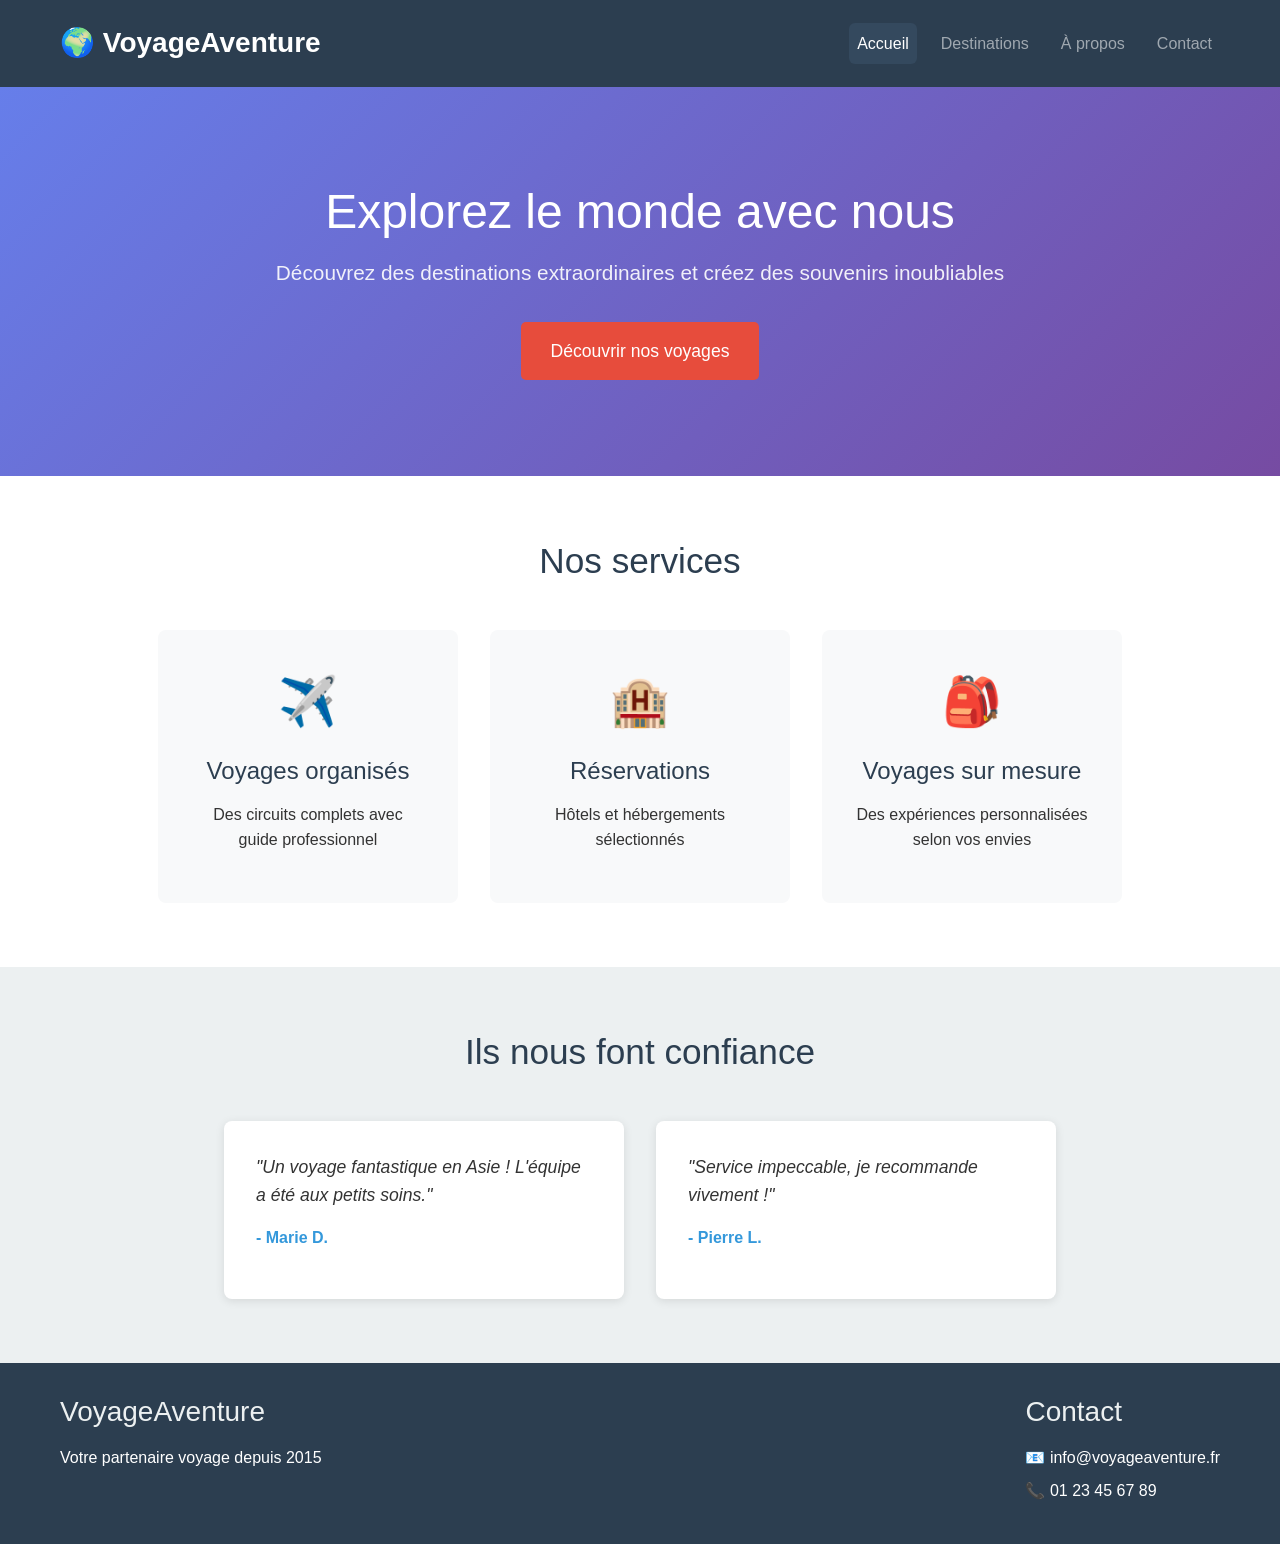
==== index.html @ 2b2ccb5c "feat: navbar bootstrap responsive avec collapse et lien actif par page" ====
<!DOCTYPE html>
<html lang="fr">
<head>
    <meta charset="UTF-8">
    <meta name="viewport" content="width=device-width, initial-scale=1.0">
    <title>VoyageAventure - Accueil</title>
    <link href="https://cdn.jsdelivr.net/npm/bootstrap@5.3.3/dist/css/bootstrap.min.css" rel="stylesheet"
          integrity="sha384-QWTKZyjpPEjISv5WaRU9OFeRpok6YctnYmDr5pNlyT2bRjXh0JMhjY6hW+ALEwIH" crossorigin="anonymous">
    <!-- Temporaire : à délier lors de la migration de chaque page -->
    <link rel="stylesheet" href="css/styles.css">
    <link rel="stylesheet" href="css/custom.css">
</head>
<body>
    <header class="sticky-top">
        <nav class="navbar navbar-expand-md bg-dark py-3" data-bs-theme="dark">
            <div class="container">
                <a class="navbar-brand fs-3 fw-bold" href="index.html">🌍 VoyageAventure</a>
                <button class="navbar-toggler" type="button" data-bs-toggle="collapse" data-bs-target="#navbar-principale"
                        aria-controls="navbar-principale" aria-expanded="false" aria-label="Afficher la navigation">
                    <span class="navbar-toggler-icon"></span>
                </button>
                <div class="collapse navbar-collapse" id="navbar-principale">
                    <ul class="navbar-nav ms-auto gap-md-3 mt-3 mt-md-0">
                        <li class="nav-item"><a class="nav-link active" aria-current="page" href="index.html">Accueil</a></li>
                        <li class="nav-item"><a class="nav-link" href="destinations.html">Destinations</a></li>
                        <li class="nav-item"><a class="nav-link" href="apropos.html">À propos</a></li>
                        <li class="nav-item"><a class="nav-link" href="contact.html">Contact</a></li>
                    </ul>
                </div>
            </div>
        </nav>
    </header>

    <section class="hero">
        <div class="container">
            <div class="hero-content">
                <h2 class="hero-title">Explorez le monde avec nous</h2>
                <p class="hero-subtitle">Découvrez des destinations extraordinaires et créez des souvenirs inoubliables</p>
                <button class="cta-button">Découvrir nos voyages</button>
            </div>
        </div>
    </section>

    <section class="services">
        <div class="container">
            <h2 class="section-title">Nos services</h2>
            <div class="services-grid">
                <div class="service-card">
                    <div class="service-icon">✈️</div>
                    <h3 class="service-title">Voyages organisés</h3>
                    <p class="service-description">Des circuits complets avec guide professionnel</p>
                </div>
                <div class="service-card">
                    <div class="service-icon">🏨</div>
                    <h3 class="service-title">Réservations</h3>
                    <p class="service-description">Hôtels et hébergements sélectionnés</p>
                </div>
                <div class="service-card">
                    <div class="service-icon">🎒</div>
                    <h3 class="service-title">Voyages sur mesure</h3>
                    <p class="service-description">Des expériences personnalisées selon vos envies</p>
                </div>
            </div>
        </div>
    </section>

    <section class="testimonials">
        <div class="container">
            <h2 class="section-title">Ils nous font confiance</h2>
            <div class="testimonials-grid">
                <div class="testimonial-card">
                    <p class="testimonial-text">"Un voyage fantastique en Asie ! L'équipe a été aux petits soins."</p>
                    <p class="testimonial-author">- Marie D.</p>
                </div>
                <div class="testimonial-card">
                    <p class="testimonial-text">"Service impeccable, je recommande vivement !"</p>
                    <p class="testimonial-author">- Pierre L.</p>
                </div>
            </div>
        </div>
    </section>

    <footer class="site-footer">
        <div class="container">
            <div class="footer-content">
                <div class="footer-section">
                    <h3>VoyageAventure</h3>
                    <p>Votre partenaire voyage depuis 2015</p>
                </div>
                <div class="footer-section">
                    <h3>Contact</h3>
                    <p>📧 info@voyageaventure.fr</p>
                    <p>📞 01 23 45 67 89</p>
                </div>
            </div>
        </div>
    </footer>

    <script src="https://cdn.jsdelivr.net/npm/bootstrap@5.3.3/dist/js/bootstrap.bundle.min.js"
            integrity="sha384-YvpcrYf0tY3lHB60NNkmXc5s9fDVZLESaAA55NDzOxhy9GkcIdslK1eN7N6jIeHz" crossorigin="anonymous"></script>
</body>
</html>
---- css/styles.css ----
/* Reset et base */
* {
    margin: 0;
    padding: 0;
    box-sizing: border-box;
}

body {
    font-family: 'Arial', sans-serif;
    line-height: 1.6;
    color: #333;
    background-color: #f8f9fa;
}

.container {
    max-width: 1200px;
    margin: 0 auto;
    padding: 0 20px;
}

/* Hero section (accueil) */
.hero {
    background: linear-gradient(135deg, #667eea 0%, #764ba2 100%);
    color: white;
    padding: 6rem 0;
    text-align: center;
}

.hero-title {
    font-size: 3rem;
    margin-bottom: 1rem;
}

.hero-subtitle {
    font-size: 1.3rem;
    margin-bottom: 2rem;
    opacity: 0.9;
}

.cta-button {
    background-color: #e74c3c;
    color: white;
    border: none;
    padding: 15px 30px;
    font-size: 1.1rem;
    border-radius: 5px;
    cursor: pointer;
    transition: background-color 0.3s;
}

.cta-button:hover {
    background-color: #c0392b;
}

/* Page headers */
.page-header {
    background-color: #34495e;
    color: white;
    padding: 3rem 0;
    text-align: center;
}

.page-title {
    font-size: 2.5rem;
    margin-bottom: 0.5rem;
}

.page-subtitle {
    font-size: 1.2rem;
    opacity: 0.8;
}

/* Sections communes */
.section-title {
    text-align: center;
    font-size: 2.2rem;
    margin-bottom: 3rem;
    color: #2c3e50;
}

/* Services (accueil) */
.services {
    padding: 4rem 0;
    background-color: white;
}

.services-grid {
    display: flex;
    gap: 2rem;
    justify-content: center;
    flex-wrap: wrap;
}

.service-card {
    background-color: #f8f9fa;
    padding: 2rem;
    border-radius: 8px;
    text-align: center;
    width: 300px;
    border: 2px solid transparent;
    transition: all 0.3s;
}

.service-card:hover {
    border-color: #3498db;
    transform: translateY(-5px);
}

.service-icon {
    font-size: 3rem;
    margin-bottom: 1rem;
}

.service-title {
    font-size: 1.5rem;
    margin-bottom: 1rem;
    color: #2c3e50;
}

/* Témoignages */
.testimonials {
    padding: 4rem 0;
    background-color: #ecf0f1;
}

.testimonials-grid {
    display: flex;
    gap: 2rem;
    justify-content: center;
    flex-wrap: wrap;
}

.testimonial-card {
    background-color: white;
    padding: 2rem;
    border-radius: 8px;
    width: 400px;
    box-shadow: 0 2px 10px rgba(0,0,0,0.1);
}

.testimonial-text {
    font-style: italic;
    margin-bottom: 1rem;
    font-size: 1.1rem;
}

.testimonial-author {
    font-weight: bold;
    color: #3498db;
}

/* Destinations */
.destinations {
    padding: 4rem 0;
}

.filters {
    text-align: center;
    margin-bottom: 3rem;
}

.filter-buttons {
    display: flex;
    gap: 1rem;
    justify-content: center;
    margin-top: 1rem;
    flex-wrap: wrap;
}

.filter-btn {
    background-color: #ecf0f1;
    border: none;
    padding: 0.5rem 1rem;
    border-radius: 20px;
    cursor: pointer;
    transition: all 0.3s;
}

.filter-btn.active,
.filter-btn:hover {
    background-color: #3498db;
    color: white;
}

.destinations-grid {
    display: grid;
    grid-template-columns: repeat(auto-fit, minmax(300px, 1fr));
    gap: 2rem;
}

.destination-card {
    background-color: white;
    border-radius: 8px;
    overflow: hidden;
    box-shadow: 0 4px 15px rgba(0,0,0,0.1);
    transition: transform 0.3s;
}

.destination-card:hover {
    transform: translateY(-5px);
}

.destination-image {
    font-size: 4rem;
    text-align: center;
    padding: 2rem;
    background-color: #f8f9fa;
}

.destination-content {
    padding: 1.5rem;
}

.destination-title {
    font-size: 1.5rem;
    margin-bottom: 0.5rem;
    color: #2c3e50;
}

.destination-description {
    color: #7f8c8d;
    margin-bottom: 1rem;
}

.destination-details {
    display: flex;
    justify-content: space-between;
    margin-bottom: 1rem;
}

.duration {
    color: #95a5a6;
}

.price {
    font-weight: bold;
    color: #e74c3c;
}

.destination-btn {
    background-color: #3498db;
    color: white;
    border: none;
    padding: 0.5rem 1rem;
    border-radius: 4px;
    cursor: pointer;
    transition: background-color 0.3s;
}

.destination-btn:hover {
    background-color: #2980b9;
}

/* Contact */
.contact-section {
    padding: 4rem 0;
}

.contact-content {
    display: grid;
    grid-template-columns: 1fr 1fr;
    gap: 4rem;
}

.contact-info h2 {
    margin-bottom: 2rem;
    color: #2c3e50;
}

.contact-item {
    display: flex;
    align-items: flex-start;
    margin-bottom: 2rem;
}

.contact-icon {
    font-size: 1.5rem;
    margin-right: 1rem;
    margin-top: 0.25rem;
}

.contact-details h3 {
    margin-bottom: 0.5rem;
    color: #2c3e50;
}

.contact-form-container {
    background-color: white;
    padding: 2rem;
    border-radius: 8px;
    box-shadow: 0 4px 15px rgba(0,0,0,0.1);
}

.contact-form-container h2 {
    margin-bottom: 2rem;
    color: #2c3e50;
}

.form-group {
    margin-bottom: 1.5rem;
}

.form-group label {
    display: block;
    margin-bottom: 0.5rem;
    font-weight: bold;
    color: #2c3e50;
}

.form-group input,
.form-group select,
.form-group textarea {
    width: 100%;
    padding: 0.75rem;
    border: 1px solid #ddd;
    border-radius: 4px;
    font-size: 1rem;
    transition: border-color 0.3s;
}

.form-group input:focus,
.form-group select:focus,
.form-group textarea:focus {
    outline: none;
    border-color: #3498db;
}

.checkbox-label {
    display: flex !important;
    align-items: center;
    font-weight: normal !important;
}

.checkbox-label input {
    width: auto !important;
    margin-right: 0.5rem;
}

.submit-button {
    background-color: #27ae60;
    color: white;
    border: none;
    padding: 12px 30px;
    border-radius: 4px;
    cursor: pointer;
    font-size: 1rem;
    transition: background-color 0.3s;
}

.submit-button:hover {
    background-color: #219a52;
}

/* À propos */
.about-story {
    padding: 4rem 0;
    background-color: white;
}

.story-content {
    display: flex;
    align-items: center;
    gap: 4rem;
}

.story-text {
    flex: 1;
}

.story-text h2 {
    font-size: 2rem;
    margin-bottom: 1.5rem;
    color: #2c3e50;
}

.story-text p {
    font-size: 1.1rem;
    margin-bottom: 1rem;
    line-height: 1.7;
}

.story-image {
    font-size: 8rem;
    opacity: 0.3;
}

.values {
    padding: 4rem 0;
    background-color: #f8f9fa;
}

.values-grid {
    display: grid;
    grid-template-columns: repeat(auto-fit, minmax(250px, 1fr));
    gap: 2rem;
}

.value-card {
    background-color: white;
    padding: 2rem;
    border-radius: 8px;
    text-align: center;
    box-shadow: 0 2px 10px rgba(0,0,0,0.1);
}

.value-icon {
    font-size: 3rem;
    margin-bottom: 1rem;
}

.value-card h3 {
    margin-bottom: 1rem;
    color: #2c3e50;
}

.team {
    padding: 4rem 0;
    background-color: white;
}

.team-grid {
    display: grid;
    grid-template-columns: repeat(auto-fit, minmax(250px, 1fr));
    gap: 2rem;
}

.team-member {
    text-align: center;
    padding: 2rem;
}

.member-photo {
    font-size: 4rem;
    margin-bottom: 1rem;
}

.member-name {
    font-size: 1.3rem;
    margin-bottom: 0.5rem;
    color: #2c3e50;
}

.member-role {
    color: #3498db;
    font-weight: bold;
    margin-bottom: 0.5rem;
}

.member-description {
    color: #7f8c8d;
}

.stats {
    padding: 4rem 0;
    background-color: #2c3e50;
    color: white;
}

.stats .section-title {
    color: white;
}

.stats-grid {
    display: grid;
    grid-template-columns: repeat(auto-fit, minmax(200px, 1fr));
    gap: 2rem;
}

.stat-item {
    text-align: center;
}

.stat-number {
    font-size: 3rem;
    font-weight: bold;
    color: #3498db;
    margin-bottom: 0.5rem;
}

.stat-label {
    font-size: 1.1rem;
    opacity: 0.9;
}

/* Footer global */
.site-footer {
    background-color: #2c3e50;
    color: white;
    padding: 2rem 0;
}

.footer-content {
    display: flex;
    justify-content: space-between;
    gap: 2rem;
}

.footer-section h3 {
    margin-bottom: 1rem;
    color: #ecf0f1;
}

.footer-section p {
    margin-bottom: 0.5rem;
}

/* Responsive */
@media (max-width: 768px) {
    .hero-title {
        font-size: 2rem;
    }

    .services-grid,
    .testimonials-grid {
        flex-direction: column;
        align-items: center;
    }

    .contact-content {
        grid-template-columns: 1fr;
        gap: 2rem;
    }

    .story-content {
        flex-direction: column;
        text-align: center;
    }

    .footer-content {
        flex-direction: column;
    }

    .filter-buttons {
        flex-direction: column;
        align-items: center;
    }
}
---- css/custom.css ----
/* ========== Variables (palette VoyageAventure) ========== */
:root {
    --va-dark: #2c3e50;
    --va-dark-alt: #34495e;
    --va-primary: #3498db;
    --va-primary-hover: #2980b9;
    --va-danger: #e74c3c;
    --va-danger-hover: #c0392b;
    --va-success: #27ae60;
    --va-success-hover: #219a52;

    /* Surcharge Bootstrap : utilitaires text-*, bg-*, border-*, liens */
    --bs-primary: var(--va-primary);
    --bs-primary-rgb: 52, 152, 219;
    --bs-danger: var(--va-danger);
    --bs-danger-rgb: 231, 76, 60;
    --bs-success: var(--va-success);
    --bs-success-rgb: 39, 174, 96;
    --bs-dark: var(--va-dark);
    --bs-dark-rgb: 44, 62, 80;
    --bs-link-color: var(--va-primary);
    --bs-link-color-rgb: 52, 152, 219;
    --bs-link-hover-color: var(--va-primary-hover);
    --bs-link-hover-color-rgb: 41, 128, 185;
}

/* Surcharge Bootstrap : boutons (couleurs compilées, non liées à --bs-primary) */
.btn-primary,
.btn-danger,
.btn-success {
    --bs-btn-border-color: var(--bs-btn-bg);
    --bs-btn-hover-border-color: var(--bs-btn-hover-bg);
    --bs-btn-active-bg: var(--bs-btn-hover-bg);
    --bs-btn-active-border-color: var(--bs-btn-hover-bg);
}
.btn-primary { --bs-btn-bg: var(--va-primary); --bs-btn-hover-bg: var(--va-primary-hover); --bs-btn-focus-shadow-rgb: 52, 152, 219; }
.btn-danger { --bs-btn-bg: var(--va-danger); --bs-btn-hover-bg: var(--va-danger-hover); --bs-btn-focus-shadow-rgb: 231, 76, 60; }
.btn-success { --bs-btn-bg: var(--va-success); --bs-btn-hover-bg: var(--va-success-hover); --bs-btn-focus-shadow-rgb: 39, 174, 96; }

.btn-outline-primary {
    --bs-btn-color: var(--va-primary);
    --bs-btn-border-color: var(--va-primary);
    --bs-btn-hover-bg: var(--va-primary);
    --bs-btn-hover-border-color: var(--va-primary);
    --bs-btn-active-bg: var(--va-primary);
    --bs-btn-active-border-color: var(--va-primary);
    --bs-btn-focus-shadow-rgb: 52, 152, 219;
}

/* ========== Commun : header (A) / footer (B) ========== */
.navbar .nav-link {
    padding-inline: 1rem;
    border-radius: var(--bs-border-radius);
    transition: background-color 0.3s;
}
.navbar .nav-link:hover,
.navbar .nav-link.active {
    background-color: var(--va-dark-alt);
}

/* ========== Accueil (A) — max 50 lignes ========== */

/* ========== À propos (A) — max 50 lignes ========== */

/* ========== Destinations (B) — max 50 lignes ========== */

/* ========== Contact (B) — max 50 lignes ========== */
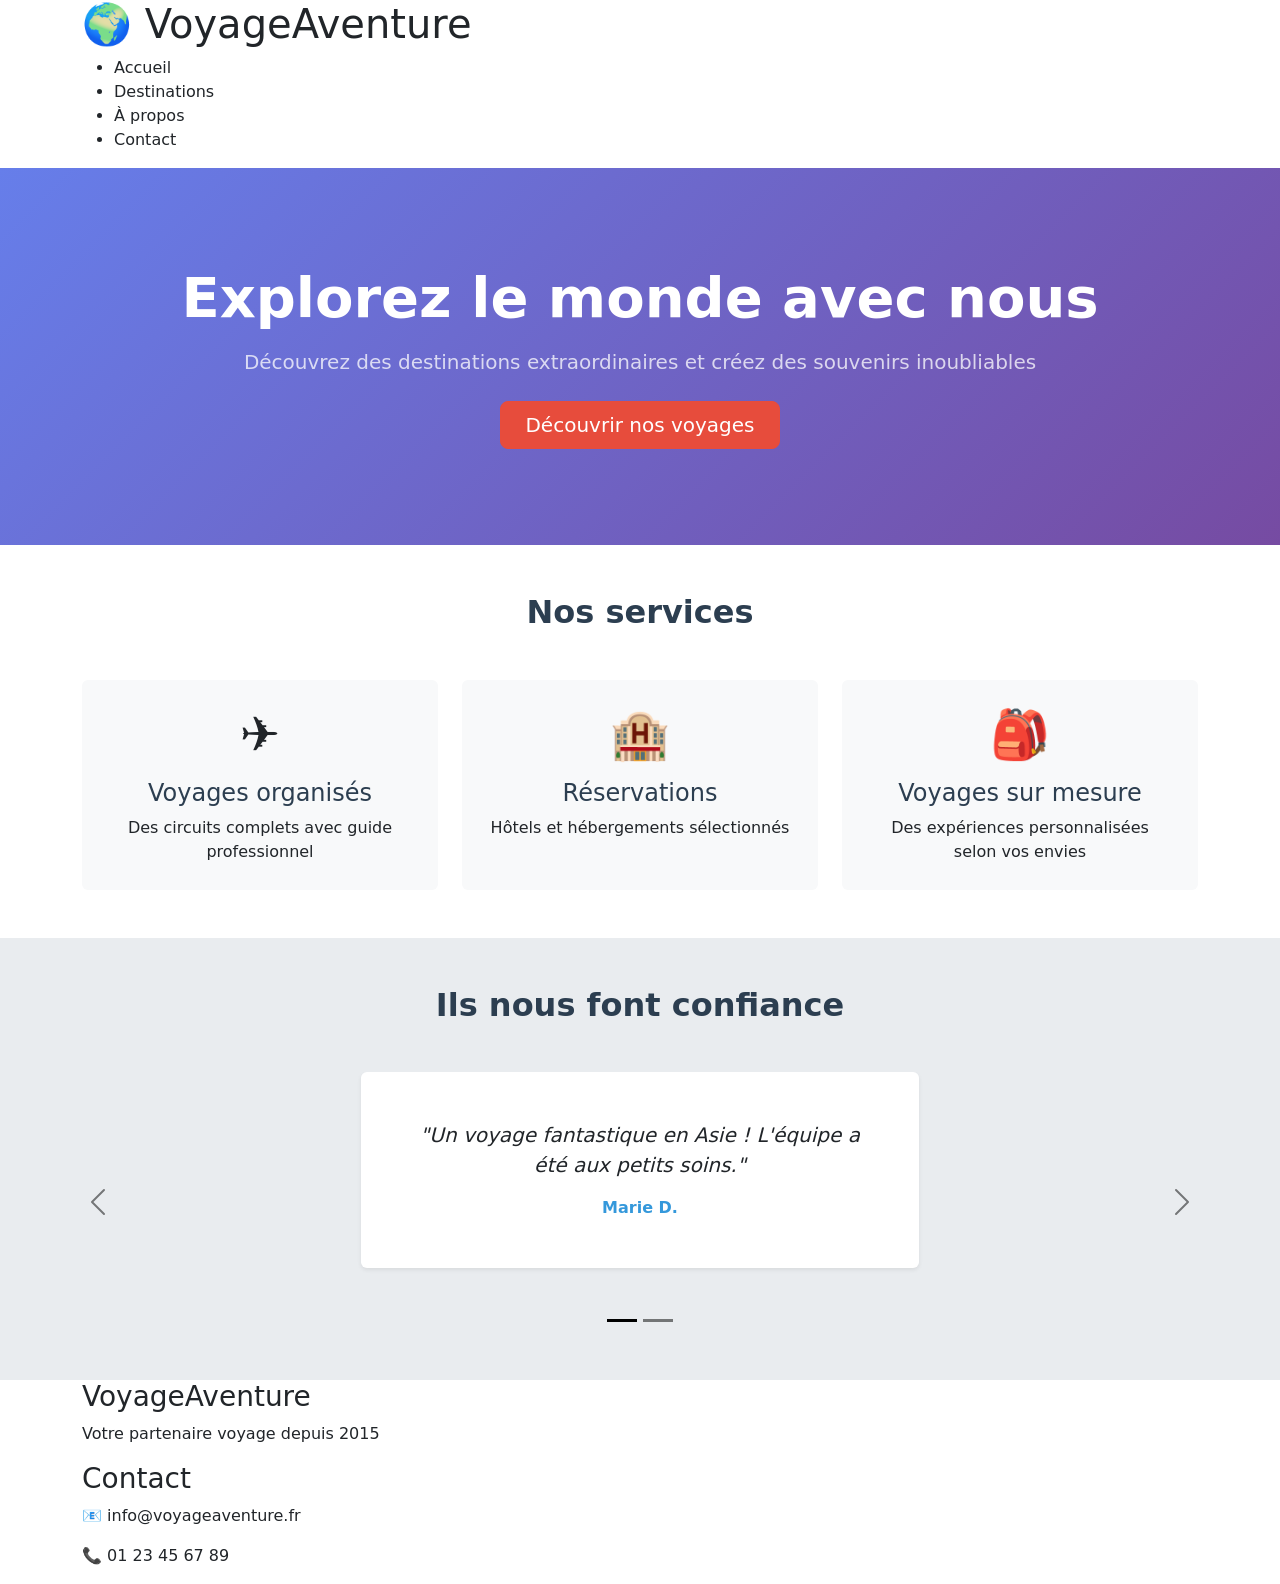
==== commit 6ae67b34: "feat: migration de la page accueil vers bootstrap (hero, cards services, carousel témoignages)" ====
--- a/index.html
+++ b/index.html
@@ -6,76 +6,102 @@
     <title>VoyageAventure - Accueil</title>
     <link href="https://cdn.jsdelivr.net/npm/bootstrap@5.3.3/dist/css/bootstrap.min.css" rel="stylesheet"
           integrity="sha384-QWTKZyjpPEjISv5WaRU9OFeRpok6YctnYmDr5pNlyT2bRjXh0JMhjY6hW+ALEwIH" crossorigin="anonymous">
-    <!-- Temporaire : à délier lors de la migration de chaque page -->
-    <link rel="stylesheet" href="css/styles.css">
     <link rel="stylesheet" href="css/custom.css">
 </head>
 <body>
-    <header class="sticky-top">
-        <nav class="navbar navbar-expand-md bg-dark py-3" data-bs-theme="dark">
-            <div class="container">
-                <a class="navbar-brand fs-3 fw-bold" href="index.html">🌍 VoyageAventure</a>
-                <button class="navbar-toggler" type="button" data-bs-toggle="collapse" data-bs-target="#navbar-principale"
-                        aria-controls="navbar-principale" aria-expanded="false" aria-label="Afficher la navigation">
-                    <span class="navbar-toggler-icon"></span>
-                </button>
-                <div class="collapse navbar-collapse" id="navbar-principale">
-                    <ul class="navbar-nav ms-auto gap-md-3 mt-3 mt-md-0">
-                        <li class="nav-item"><a class="nav-link active" aria-current="page" href="index.html">Accueil</a></li>
-                        <li class="nav-item"><a class="nav-link" href="destinations.html">Destinations</a></li>
-                        <li class="nav-item"><a class="nav-link" href="apropos.html">À propos</a></li>
-                        <li class="nav-item"><a class="nav-link" href="contact.html">Contact</a></li>
-                    </ul>
-                </div>
-            </div>
-        </nav>
+    <header class="site-header">
+        <div class="container">
+            <h1 class="logo">🌍 VoyageAventure</h1>
+            <nav class="main-nav">
+                <ul class="nav-list">
+                    <li><a href="index.html" class="nav-link active">Accueil</a></li>
+                    <li><a href="destinations.html" class="nav-link">Destinations</a></li>
+                    <li><a href="apropos.html" class="nav-link">À propos</a></li>
+                    <li><a href="contact.html" class="nav-link">Contact</a></li>
+                </ul>
+            </nav>
+        </div>
     </header>
 
-    <section class="hero">
-        <div class="container">
-            <div class="hero-content">
-                <h2 class="hero-title">Explorez le monde avec nous</h2>
-                <p class="hero-subtitle">Découvrez des destinations extraordinaires et créez des souvenirs inoubliables</p>
-                <button class="cta-button">Découvrir nos voyages</button>
-            </div>
+    <section class="hero text-white text-center py-5">
+        <div class="container py-md-5">
+            <h1 class="display-4 fw-bold mb-3">Explorez le monde avec nous</h1>
+            <p class="lead mb-4 opacity-75">Découvrez des destinations extraordinaires et créez des souvenirs inoubliables</p>
+            <a href="destinations.html" class="btn btn-danger btn-lg px-4">Découvrir nos voyages</a>
         </div>
     </section>
 
-    <section class="services">
+    <section class="bg-white py-5">
         <div class="container">
-            <h2 class="section-title">Nos services</h2>
-            <div class="services-grid">
-                <div class="service-card">
-                    <div class="service-icon">✈️</div>
-                    <h3 class="service-title">Voyages organisés</h3>
-                    <p class="service-description">Des circuits complets avec guide professionnel</p>
+            <h2 class="text-center text-dark fw-bold mb-5">Nos services</h2>
+            <div class="row row-cols-1 row-cols-md-3 g-4">
+                <div class="col">
+                    <div class="card service-card h-100 text-center bg-body-tertiary border-2">
+                        <div class="card-body p-4">
+                            <div class="display-5 mb-3">✈️</div>
+                            <h3 class="card-title h4 text-dark">Voyages organisés</h3>
+                            <p class="card-text">Des circuits complets avec guide professionnel</p>
+                        </div>
+                    </div>
                 </div>
-                <div class="service-card">
-                    <div class="service-icon">🏨</div>
-                    <h3 class="service-title">Réservations</h3>
-                    <p class="service-description">Hôtels et hébergements sélectionnés</p>
+                <div class="col">
+                    <div class="card service-card h-100 text-center bg-body-tertiary border-2">
+                        <div class="card-body p-4">
+                            <div class="display-5 mb-3">🏨</div>
+                            <h3 class="card-title h4 text-dark">Réservations</h3>
+                            <p class="card-text">Hôtels et hébergements sélectionnés</p>
+                        </div>
+                    </div>
                 </div>
-                <div class="service-card">
-                    <div class="service-icon">🎒</div>
-                    <h3 class="service-title">Voyages sur mesure</h3>
-                    <p class="service-description">Des expériences personnalisées selon vos envies</p>
+                <div class="col">
+                    <div class="card service-card h-100 text-center bg-body-tertiary border-2">
+                        <div class="card-body p-4">
+                            <div class="display-5 mb-3">🎒</div>
+                            <h3 class="card-title h4 text-dark">Voyages sur mesure</h3>
+                            <p class="card-text">Des expériences personnalisées selon vos envies</p>
+                        </div>
+                    </div>
                 </div>
             </div>
         </div>
     </section>
 
-    <section class="testimonials">
+    <section class="bg-body-secondary py-5">
         <div class="container">
-            <h2 class="section-title">Ils nous font confiance</h2>
-            <div class="testimonials-grid">
-                <div class="testimonial-card">
-                    <p class="testimonial-text">"Un voyage fantastique en Asie ! L'équipe a été aux petits soins."</p>
-                    <p class="testimonial-author">- Marie D.</p>
+            <h2 class="text-center text-dark fw-bold mb-5">Ils nous font confiance</h2>
+            <div id="carousel-temoignages" class="carousel slide pb-5" data-bs-ride="carousel" data-bs-theme="dark">
+                <div class="carousel-indicators mb-0">
+                    <button type="button" data-bs-target="#carousel-temoignages" data-bs-slide-to="0" class="active"
+                            aria-current="true" aria-label="Témoignage 1"></button>
+                    <button type="button" data-bs-target="#carousel-temoignages" data-bs-slide-to="1"
+                            aria-label="Témoignage 2"></button>
                 </div>
-                <div class="testimonial-card">
-                    <p class="testimonial-text">"Service impeccable, je recommande vivement !"</p>
-                    <p class="testimonial-author">- Pierre L.</p>
+                <div class="carousel-inner">
+                    <div class="carousel-item active">
+                        <figure class="col-10 col-md-8 col-lg-6 mx-auto text-center bg-white rounded shadow-sm p-4 p-md-5">
+                            <blockquote class="blockquote fst-italic">
+                                <p>"Un voyage fantastique en Asie ! L'équipe a été aux petits soins."</p>
+                            </blockquote>
+                            <figcaption class="fw-bold text-primary mb-0">Marie D.</figcaption>
+                        </figure>
+                    </div>
+                    <div class="carousel-item">
+                        <figure class="col-10 col-md-8 col-lg-6 mx-auto text-center bg-white rounded shadow-sm p-4 p-md-5">
+                            <blockquote class="blockquote fst-italic">
+                                <p>"Service impeccable, je recommande vivement !"</p>
+                            </blockquote>
+                            <figcaption class="fw-bold text-primary mb-0">Pierre L.</figcaption>
+                        </figure>
+                    </div>
                 </div>
+                <button class="carousel-control-prev w-auto" type="button" data-bs-target="#carousel-temoignages" data-bs-slide="prev">
+                    <span class="carousel-control-prev-icon" aria-hidden="true"></span>
+                    <span class="visually-hidden">Précédent</span>
+                </button>
+                <button class="carousel-control-next w-auto" type="button" data-bs-target="#carousel-temoignages" data-bs-slide="next">
+                    <span class="carousel-control-next-icon" aria-hidden="true"></span>
+                    <span class="visually-hidden">Suivant</span>
+                </button>
             </div>
         </div>
     </section>
--- a/css/custom.css
+++ b/css/custom.css
@@ -48,17 +48,19 @@
 }
 
 /* ========== Commun : header (A) / footer (B) ========== */
-.navbar .nav-link {
-    padding-inline: 1rem;
-    border-radius: var(--bs-border-radius);
-    transition: background-color 0.3s;
-}
-.navbar .nav-link:hover,
-.navbar .nav-link.active {
-    background-color: var(--va-dark-alt);
-}
 
 /* ========== Accueil (A) — max 50 lignes ========== */
+.hero {
+    background: linear-gradient(135deg, #667eea 0%, #764ba2 100%);
+}
+.service-card {
+    border-color: transparent;
+    transition: border-color 0.3s, transform 0.3s;
+}
+.service-card:hover {
+    border-color: var(--va-primary);
+    transform: translateY(-5px);
+}
 
 /* ========== À propos (A) — max 50 lignes ========== */
 
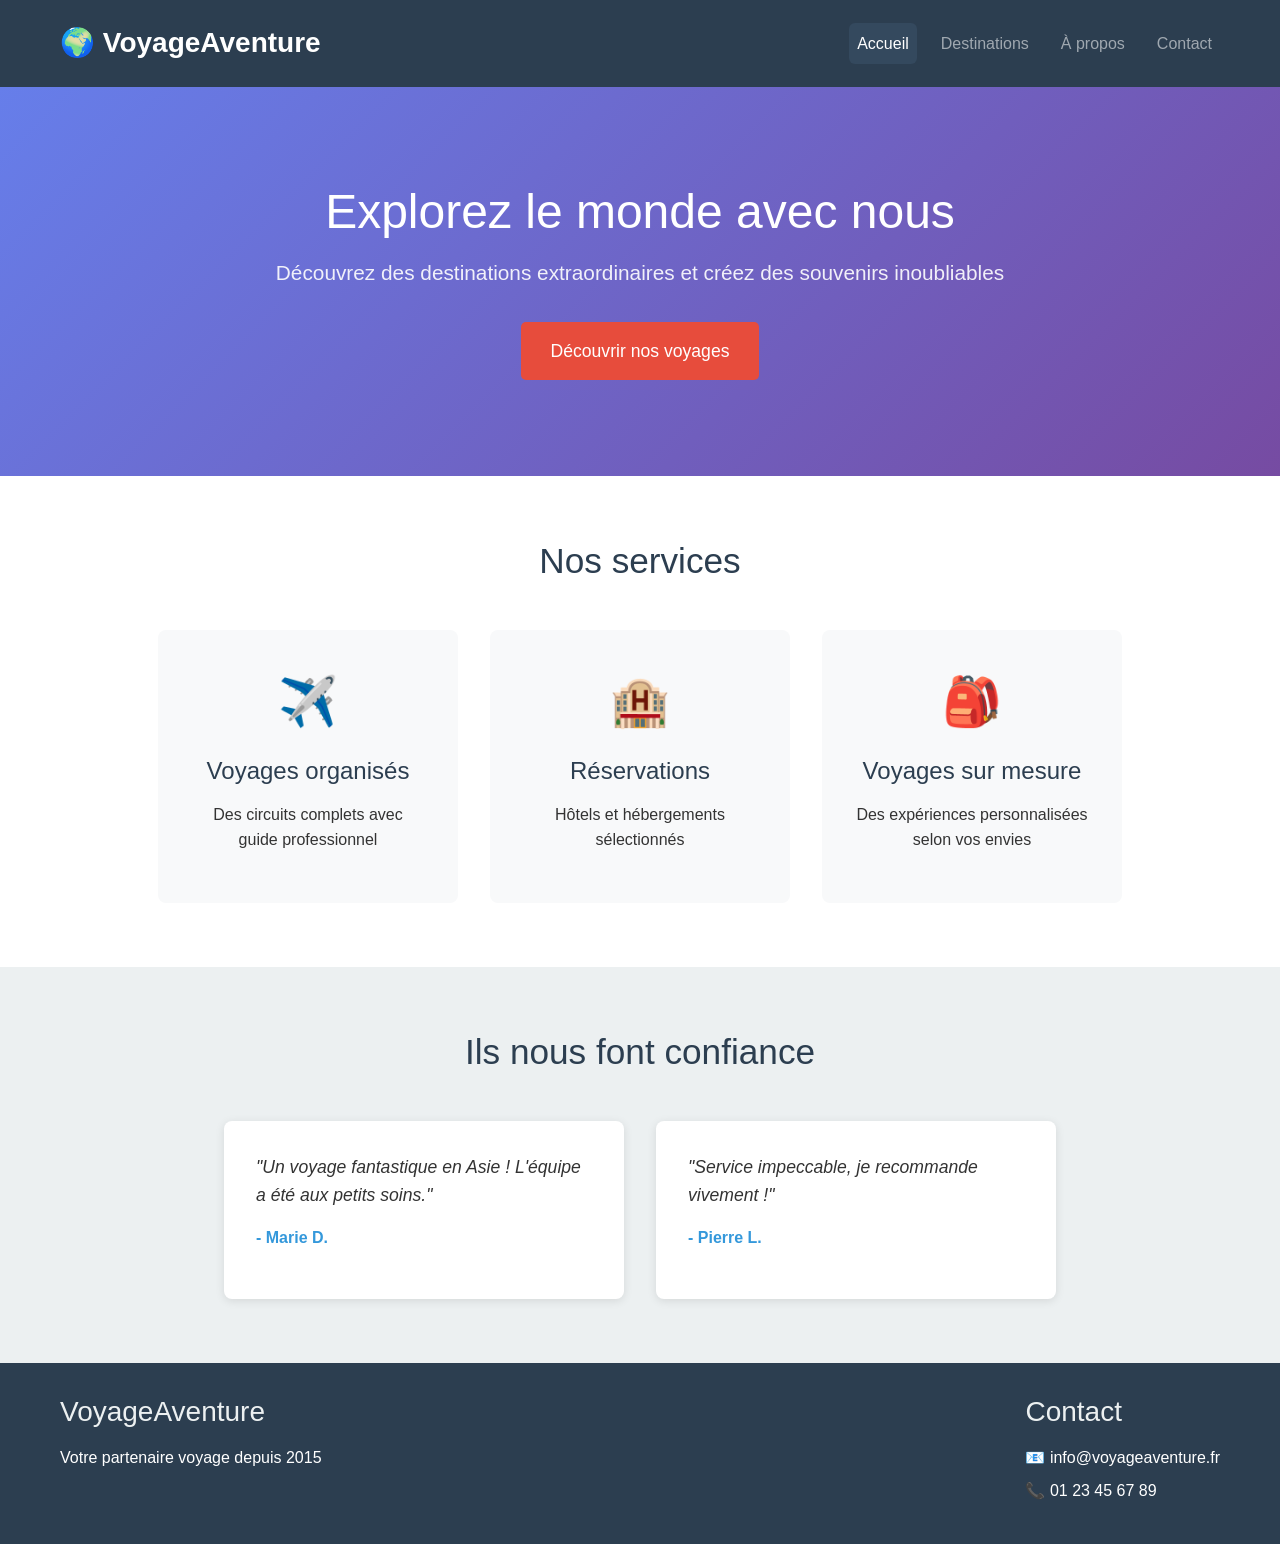
==== commit 3f2e1590: "Merge pull request #2 from Csolatus/feat/navbar feat: navbar bootstrap responsive avec collapse et l" ====
--- a/index.html
+++ b/index.html
@@ -6,102 +6,76 @@
     <title>VoyageAventure - Accueil</title>
     <link href="https://cdn.jsdelivr.net/npm/bootstrap@5.3.3/dist/css/bootstrap.min.css" rel="stylesheet"
           integrity="sha384-QWTKZyjpPEjISv5WaRU9OFeRpok6YctnYmDr5pNlyT2bRjXh0JMhjY6hW+ALEwIH" crossorigin="anonymous">
+    <!-- Temporaire : à délier lors de la migration de chaque page -->
+    <link rel="stylesheet" href="css/styles.css">
     <link rel="stylesheet" href="css/custom.css">
 </head>
 <body>
-    <header class="site-header">
-        <div class="container">
-            <h1 class="logo">🌍 VoyageAventure</h1>
-            <nav class="main-nav">
-                <ul class="nav-list">
-                    <li><a href="index.html" class="nav-link active">Accueil</a></li>
-                    <li><a href="destinations.html" class="nav-link">Destinations</a></li>
-                    <li><a href="apropos.html" class="nav-link">À propos</a></li>
-                    <li><a href="contact.html" class="nav-link">Contact</a></li>
-                </ul>
-            </nav>
-        </div>
+    <header class="sticky-top">
+        <nav class="navbar navbar-expand-md bg-dark py-3" data-bs-theme="dark">
+            <div class="container">
+                <a class="navbar-brand fs-3 fw-bold" href="index.html">🌍 VoyageAventure</a>
+                <button class="navbar-toggler" type="button" data-bs-toggle="collapse" data-bs-target="#navbar-principale"
+                        aria-controls="navbar-principale" aria-expanded="false" aria-label="Afficher la navigation">
+                    <span class="navbar-toggler-icon"></span>
+                </button>
+                <div class="collapse navbar-collapse" id="navbar-principale">
+                    <ul class="navbar-nav ms-auto gap-md-3 mt-3 mt-md-0">
+                        <li class="nav-item"><a class="nav-link active" aria-current="page" href="index.html">Accueil</a></li>
+                        <li class="nav-item"><a class="nav-link" href="destinations.html">Destinations</a></li>
+                        <li class="nav-item"><a class="nav-link" href="apropos.html">À propos</a></li>
+                        <li class="nav-item"><a class="nav-link" href="contact.html">Contact</a></li>
+                    </ul>
+                </div>
+            </div>
+        </nav>
     </header>
 
-    <section class="hero text-white text-center py-5">
-        <div class="container py-md-5">
-            <h1 class="display-4 fw-bold mb-3">Explorez le monde avec nous</h1>
-            <p class="lead mb-4 opacity-75">Découvrez des destinations extraordinaires et créez des souvenirs inoubliables</p>
-            <a href="destinations.html" class="btn btn-danger btn-lg px-4">Découvrir nos voyages</a>
+    <section class="hero">
+        <div class="container">
+            <div class="hero-content">
+                <h2 class="hero-title">Explorez le monde avec nous</h2>
+                <p class="hero-subtitle">Découvrez des destinations extraordinaires et créez des souvenirs inoubliables</p>
+                <button class="cta-button">Découvrir nos voyages</button>
+            </div>
         </div>
     </section>
 
-    <section class="bg-white py-5">
+    <section class="services">
         <div class="container">
-            <h2 class="text-center text-dark fw-bold mb-5">Nos services</h2>
-            <div class="row row-cols-1 row-cols-md-3 g-4">
-                <div class="col">
-                    <div class="card service-card h-100 text-center bg-body-tertiary border-2">
-                        <div class="card-body p-4">
-                            <div class="display-5 mb-3">✈️</div>
-                            <h3 class="card-title h4 text-dark">Voyages organisés</h3>
-                            <p class="card-text">Des circuits complets avec guide professionnel</p>
-                        </div>
-                    </div>
+            <h2 class="section-title">Nos services</h2>
+            <div class="services-grid">
+                <div class="service-card">
+                    <div class="service-icon">✈️</div>
+                    <h3 class="service-title">Voyages organisés</h3>
+                    <p class="service-description">Des circuits complets avec guide professionnel</p>
                 </div>
-                <div class="col">
-                    <div class="card service-card h-100 text-center bg-body-tertiary border-2">
-                        <div class="card-body p-4">
-                            <div class="display-5 mb-3">🏨</div>
-                            <h3 class="card-title h4 text-dark">Réservations</h3>
-                            <p class="card-text">Hôtels et hébergements sélectionnés</p>
-                        </div>
-                    </div>
+                <div class="service-card">
+                    <div class="service-icon">🏨</div>
+                    <h3 class="service-title">Réservations</h3>
+                    <p class="service-description">Hôtels et hébergements sélectionnés</p>
                 </div>
-                <div class="col">
-                    <div class="card service-card h-100 text-center bg-body-tertiary border-2">
-                        <div class="card-body p-4">
-                            <div class="display-5 mb-3">🎒</div>
-                            <h3 class="card-title h4 text-dark">Voyages sur mesure</h3>
-                            <p class="card-text">Des expériences personnalisées selon vos envies</p>
-                        </div>
-                    </div>
+                <div class="service-card">
+                    <div class="service-icon">🎒</div>
+                    <h3 class="service-title">Voyages sur mesure</h3>
+                    <p class="service-description">Des expériences personnalisées selon vos envies</p>
                 </div>
             </div>
         </div>
     </section>
 
-    <section class="bg-body-secondary py-5">
+    <section class="testimonials">
         <div class="container">
-            <h2 class="text-center text-dark fw-bold mb-5">Ils nous font confiance</h2>
-            <div id="carousel-temoignages" class="carousel slide pb-5" data-bs-ride="carousel" data-bs-theme="dark">
-                <div class="carousel-indicators mb-0">
-                    <button type="button" data-bs-target="#carousel-temoignages" data-bs-slide-to="0" class="active"
-                            aria-current="true" aria-label="Témoignage 1"></button>
-                    <button type="button" data-bs-target="#carousel-temoignages" data-bs-slide-to="1"
-                            aria-label="Témoignage 2"></button>
+            <h2 class="section-title">Ils nous font confiance</h2>
+            <div class="testimonials-grid">
+                <div class="testimonial-card">
+                    <p class="testimonial-text">"Un voyage fantastique en Asie ! L'équipe a été aux petits soins."</p>
+                    <p class="testimonial-author">- Marie D.</p>
                 </div>
-                <div class="carousel-inner">
-                    <div class="carousel-item active">
-                        <figure class="col-10 col-md-8 col-lg-6 mx-auto text-center bg-white rounded shadow-sm p-4 p-md-5">
-                            <blockquote class="blockquote fst-italic">
-                                <p>"Un voyage fantastique en Asie ! L'équipe a été aux petits soins."</p>
-                            </blockquote>
-                            <figcaption class="fw-bold text-primary mb-0">Marie D.</figcaption>
-                        </figure>
-                    </div>
-                    <div class="carousel-item">
-                        <figure class="col-10 col-md-8 col-lg-6 mx-auto text-center bg-white rounded shadow-sm p-4 p-md-5">
-                            <blockquote class="blockquote fst-italic">
-                                <p>"Service impeccable, je recommande vivement !"</p>
-                            </blockquote>
-                            <figcaption class="fw-bold text-primary mb-0">Pierre L.</figcaption>
-                        </figure>
-                    </div>
+                <div class="testimonial-card">
+                    <p class="testimonial-text">"Service impeccable, je recommande vivement !"</p>
+                    <p class="testimonial-author">- Pierre L.</p>
                 </div>
-                <button class="carousel-control-prev w-auto" type="button" data-bs-target="#carousel-temoignages" data-bs-slide="prev">
-                    <span class="carousel-control-prev-icon" aria-hidden="true"></span>
-                    <span class="visually-hidden">Précédent</span>
-                </button>
-                <button class="carousel-control-next w-auto" type="button" data-bs-target="#carousel-temoignages" data-bs-slide="next">
-                    <span class="carousel-control-next-icon" aria-hidden="true"></span>
-                    <span class="visually-hidden">Suivant</span>
-                </button>
             </div>
         </div>
     </section>
--- a/css/styles.css
+++ b/css/styles.css
@@ -0,0 +1,537 @@
+/* Reset et base */
+* {
+    margin: 0;
+    padding: 0;
+    box-sizing: border-box;
+}
+
+body {
+    font-family: 'Arial', sans-serif;
+    line-height: 1.6;
+    color: #333;
+    background-color: #f8f9fa;
+}
+
+.container {
+    max-width: 1200px;
+    margin: 0 auto;
+    padding: 0 20px;
+}
+
+/* Hero section (accueil) */
+.hero {
+    background: linear-gradient(135deg, #667eea 0%, #764ba2 100%);
+    color: white;
+    padding: 6rem 0;
+    text-align: center;
+}
+
+.hero-title {
+    font-size: 3rem;
+    margin-bottom: 1rem;
+}
+
+.hero-subtitle {
+    font-size: 1.3rem;
+    margin-bottom: 2rem;
+    opacity: 0.9;
+}
+
+.cta-button {
+    background-color: #e74c3c;
+    color: white;
+    border: none;
+    padding: 15px 30px;
+    font-size: 1.1rem;
+    border-radius: 5px;
+    cursor: pointer;
+    transition: background-color 0.3s;
+}
+
+.cta-button:hover {
+    background-color: #c0392b;
+}
+
+/* Page headers */
+.page-header {
+    background-color: #34495e;
+    color: white;
+    padding: 3rem 0;
+    text-align: center;
+}
+
+.page-title {
+    font-size: 2.5rem;
+    margin-bottom: 0.5rem;
+}
+
+.page-subtitle {
+    font-size: 1.2rem;
+    opacity: 0.8;
+}
+
+/* Sections communes */
+.section-title {
+    text-align: center;
+    font-size: 2.2rem;
+    margin-bottom: 3rem;
+    color: #2c3e50;
+}
+
+/* Services (accueil) */
+.services {
+    padding: 4rem 0;
+    background-color: white;
+}
+
+.services-grid {
+    display: flex;
+    gap: 2rem;
+    justify-content: center;
+    flex-wrap: wrap;
+}
+
+.service-card {
+    background-color: #f8f9fa;
+    padding: 2rem;
+    border-radius: 8px;
+    text-align: center;
+    width: 300px;
+    border: 2px solid transparent;
+    transition: all 0.3s;
+}
+
+.service-card:hover {
+    border-color: #3498db;
+    transform: translateY(-5px);
+}
+
+.service-icon {
+    font-size: 3rem;
+    margin-bottom: 1rem;
+}
+
+.service-title {
+    font-size: 1.5rem;
+    margin-bottom: 1rem;
+    color: #2c3e50;
+}
+
+/* Témoignages */
+.testimonials {
+    padding: 4rem 0;
+    background-color: #ecf0f1;
+}
+
+.testimonials-grid {
+    display: flex;
+    gap: 2rem;
+    justify-content: center;
+    flex-wrap: wrap;
+}
+
+.testimonial-card {
+    background-color: white;
+    padding: 2rem;
+    border-radius: 8px;
+    width: 400px;
+    box-shadow: 0 2px 10px rgba(0,0,0,0.1);
+}
+
+.testimonial-text {
+    font-style: italic;
+    margin-bottom: 1rem;
+    font-size: 1.1rem;
+}
+
+.testimonial-author {
+    font-weight: bold;
+    color: #3498db;
+}
+
+/* Destinations */
+.destinations {
+    padding: 4rem 0;
+}
+
+.filters {
+    text-align: center;
+    margin-bottom: 3rem;
+}
+
+.filter-buttons {
+    display: flex;
+    gap: 1rem;
+    justify-content: center;
+    margin-top: 1rem;
+    flex-wrap: wrap;
+}
+
+.filter-btn {
+    background-color: #ecf0f1;
+    border: none;
+    padding: 0.5rem 1rem;
+    border-radius: 20px;
+    cursor: pointer;
+    transition: all 0.3s;
+}
+
+.filter-btn.active,
+.filter-btn:hover {
+    background-color: #3498db;
+    color: white;
+}
+
+.destinations-grid {
+    display: grid;
+    grid-template-columns: repeat(auto-fit, minmax(300px, 1fr));
+    gap: 2rem;
+}
+
+.destination-card {
+    background-color: white;
+    border-radius: 8px;
+    overflow: hidden;
+    box-shadow: 0 4px 15px rgba(0,0,0,0.1);
+    transition: transform 0.3s;
+}
+
+.destination-card:hover {
+    transform: translateY(-5px);
+}
+
+.destination-image {
+    font-size: 4rem;
+    text-align: center;
+    padding: 2rem;
+    background-color: #f8f9fa;
+}
+
+.destination-content {
+    padding: 1.5rem;
+}
+
+.destination-title {
+    font-size: 1.5rem;
+    margin-bottom: 0.5rem;
+    color: #2c3e50;
+}
+
+.destination-description {
+    color: #7f8c8d;
+    margin-bottom: 1rem;
+}
+
+.destination-details {
+    display: flex;
+    justify-content: space-between;
+    margin-bottom: 1rem;
+}
+
+.duration {
+    color: #95a5a6;
+}
+
+.price {
+    font-weight: bold;
+    color: #e74c3c;
+}
+
+.destination-btn {
+    background-color: #3498db;
+    color: white;
+    border: none;
+    padding: 0.5rem 1rem;
+    border-radius: 4px;
+    cursor: pointer;
+    transition: background-color 0.3s;
+}
+
+.destination-btn:hover {
+    background-color: #2980b9;
+}
+
+/* Contact */
+.contact-section {
+    padding: 4rem 0;
+}
+
+.contact-content {
+    display: grid;
+    grid-template-columns: 1fr 1fr;
+    gap: 4rem;
+}
+
+.contact-info h2 {
+    margin-bottom: 2rem;
+    color: #2c3e50;
+}
+
+.contact-item {
+    display: flex;
+    align-items: flex-start;
+    margin-bottom: 2rem;
+}
+
+.contact-icon {
+    font-size: 1.5rem;
+    margin-right: 1rem;
+    margin-top: 0.25rem;
+}
+
+.contact-details h3 {
+    margin-bottom: 0.5rem;
+    color: #2c3e50;
+}
+
+.contact-form-container {
+    background-color: white;
+    padding: 2rem;
+    border-radius: 8px;
+    box-shadow: 0 4px 15px rgba(0,0,0,0.1);
+}
+
+.contact-form-container h2 {
+    margin-bottom: 2rem;
+    color: #2c3e50;
+}
+
+.form-group {
+    margin-bottom: 1.5rem;
+}
+
+.form-group label {
+    display: block;
+    margin-bottom: 0.5rem;
+    font-weight: bold;
+    color: #2c3e50;
+}
+
+.form-group input,
+.form-group select,
+.form-group textarea {
+    width: 100%;
+    padding: 0.75rem;
+    border: 1px solid #ddd;
+    border-radius: 4px;
+    font-size: 1rem;
+    transition: border-color 0.3s;
+}
+
+.form-group input:focus,
+.form-group select:focus,
+.form-group textarea:focus {
+    outline: none;
+    border-color: #3498db;
+}
+
+.checkbox-label {
+    display: flex !important;
+    align-items: center;
+    font-weight: normal !important;
+}
+
+.checkbox-label input {
+    width: auto !important;
+    margin-right: 0.5rem;
+}
+
+.submit-button {
+    background-color: #27ae60;
+    color: white;
+    border: none;
+    padding: 12px 30px;
+    border-radius: 4px;
+    cursor: pointer;
+    font-size: 1rem;
+    transition: background-color 0.3s;
+}
+
+.submit-button:hover {
+    background-color: #219a52;
+}
+
+/* À propos */
+.about-story {
+    padding: 4rem 0;
+    background-color: white;
+}
+
+.story-content {
+    display: flex;
+    align-items: center;
+    gap: 4rem;
+}
+
+.story-text {
+    flex: 1;
+}
+
+.story-text h2 {
+    font-size: 2rem;
+    margin-bottom: 1.5rem;
+    color: #2c3e50;
+}
+
+.story-text p {
+    font-size: 1.1rem;
+    margin-bottom: 1rem;
+    line-height: 1.7;
+}
+
+.story-image {
+    font-size: 8rem;
+    opacity: 0.3;
+}
+
+.values {
+    padding: 4rem 0;
+    background-color: #f8f9fa;
+}
+
+.values-grid {
+    display: grid;
+    grid-template-columns: repeat(auto-fit, minmax(250px, 1fr));
+    gap: 2rem;
+}
+
+.value-card {
+    background-color: white;
+    padding: 2rem;
+    border-radius: 8px;
+    text-align: center;
+    box-shadow: 0 2px 10px rgba(0,0,0,0.1);
+}
+
+.value-icon {
+    font-size: 3rem;
+    margin-bottom: 1rem;
+}
+
+.value-card h3 {
+    margin-bottom: 1rem;
+    color: #2c3e50;
+}
+
+.team {
+    padding: 4rem 0;
+    background-color: white;
+}
+
+.team-grid {
+    display: grid;
+    grid-template-columns: repeat(auto-fit, minmax(250px, 1fr));
+    gap: 2rem;
+}
+
+.team-member {
+    text-align: center;
+    padding: 2rem;
+}
+
+.member-photo {
+    font-size: 4rem;
+    margin-bottom: 1rem;
+}
+
+.member-name {
+    font-size: 1.3rem;
+    margin-bottom: 0.5rem;
+    color: #2c3e50;
+}
+
+.member-role {
+    color: #3498db;
+    font-weight: bold;
+    margin-bottom: 0.5rem;
+}
+
+.member-description {
+    color: #7f8c8d;
+}
+
+.stats {
+    padding: 4rem 0;
+    background-color: #2c3e50;
+    color: white;
+}
+
+.stats .section-title {
+    color: white;
+}
+
+.stats-grid {
+    display: grid;
+    grid-template-columns: repeat(auto-fit, minmax(200px, 1fr));
+    gap: 2rem;
+}
+
+.stat-item {
+    text-align: center;
+}
+
+.stat-number {
+    font-size: 3rem;
+    font-weight: bold;
+    color: #3498db;
+    margin-bottom: 0.5rem;
+}
+
+.stat-label {
+    font-size: 1.1rem;
+    opacity: 0.9;
+}
+
+/* Footer global */
+.site-footer {
+    background-color: #2c3e50;
+    color: white;
+    padding: 2rem 0;
+}
+
+.footer-content {
+    display: flex;
+    justify-content: space-between;
+    gap: 2rem;
+}
+
+.footer-section h3 {
+    margin-bottom: 1rem;
+    color: #ecf0f1;
+}
+
+.footer-section p {
+    margin-bottom: 0.5rem;
+}
+
+/* Responsive */
+@media (max-width: 768px) {
+    .hero-title {
+        font-size: 2rem;
+    }
+
+    .services-grid,
+    .testimonials-grid {
+        flex-direction: column;
+        align-items: center;
+    }
+
+    .contact-content {
+        grid-template-columns: 1fr;
+        gap: 2rem;
+    }
+
+    .story-content {
+        flex-direction: column;
+        text-align: center;
+    }
+
+    .footer-content {
+        flex-direction: column;
+    }
+
+    .filter-buttons {
+        flex-direction: column;
+        align-items: center;
+    }
+}
--- a/css/custom.css
+++ b/css/custom.css
@@ -48,19 +48,17 @@
 }
 
 /* ========== Commun : header (A) / footer (B) ========== */
+.navbar .nav-link {
+    padding-inline: 1rem;
+    border-radius: var(--bs-border-radius);
+    transition: background-color 0.3s;
+}
+.navbar .nav-link:hover,
+.navbar .nav-link.active {
+    background-color: var(--va-dark-alt);
+}
 
 /* ========== Accueil (A) — max 50 lignes ========== */
-.hero {
-    background: linear-gradient(135deg, #667eea 0%, #764ba2 100%);
-}
-.service-card {
-    border-color: transparent;
-    transition: border-color 0.3s, transform 0.3s;
-}
-.service-card:hover {
-    border-color: var(--va-primary);
-    transform: translateY(-5px);
-}
 
 /* ========== À propos (A) — max 50 lignes ========== */
 
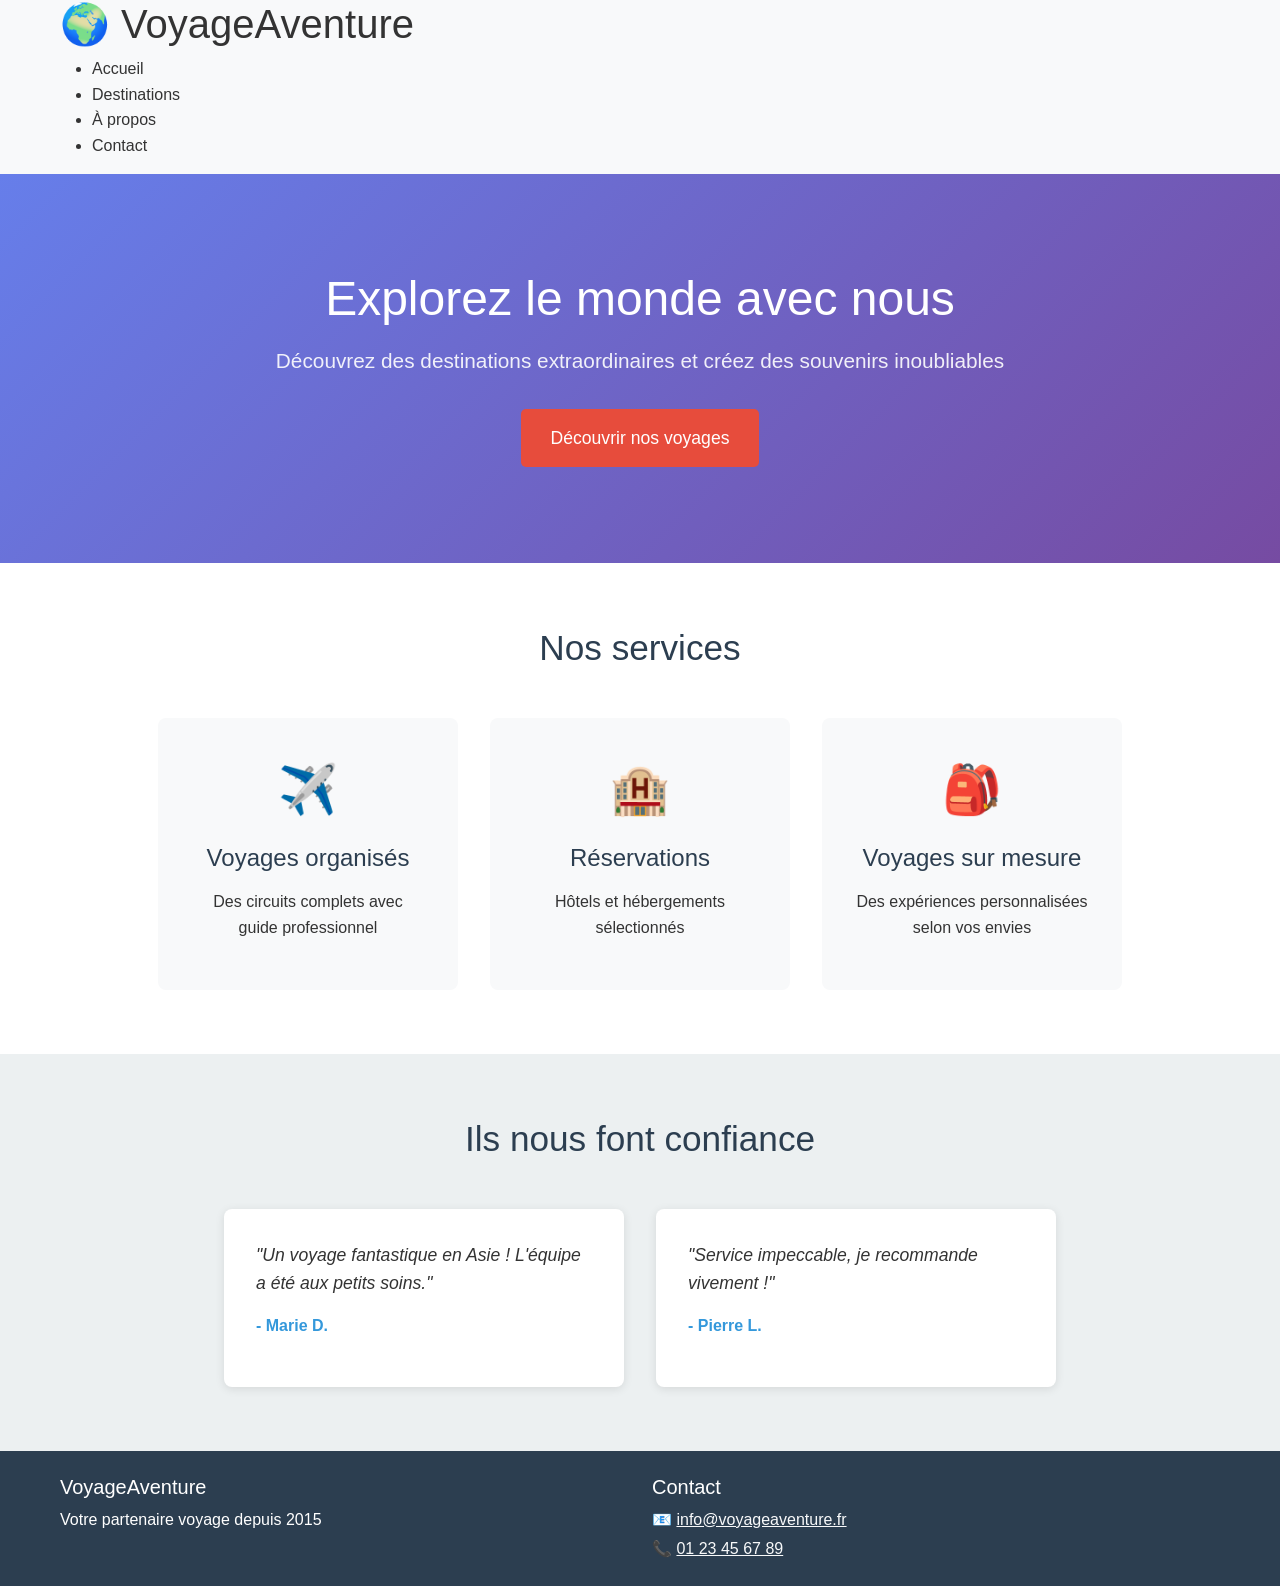
==== commit d35e4899: "feat(footer): migration du footer vers bootstrap" ====
--- a/index.html
+++ b/index.html
@@ -11,24 +11,18 @@
     <link rel="stylesheet" href="css/custom.css">
 </head>
 <body>
-    <header class="sticky-top">
-        <nav class="navbar navbar-expand-md bg-dark py-3" data-bs-theme="dark">
-            <div class="container">
-                <a class="navbar-brand fs-3 fw-bold" href="index.html">🌍 VoyageAventure</a>
-                <button class="navbar-toggler" type="button" data-bs-toggle="collapse" data-bs-target="#navbar-principale"
-                        aria-controls="navbar-principale" aria-expanded="false" aria-label="Afficher la navigation">
-                    <span class="navbar-toggler-icon"></span>
-                </button>
-                <div class="collapse navbar-collapse" id="navbar-principale">
-                    <ul class="navbar-nav ms-auto gap-md-3 mt-3 mt-md-0">
-                        <li class="nav-item"><a class="nav-link active" aria-current="page" href="index.html">Accueil</a></li>
-                        <li class="nav-item"><a class="nav-link" href="destinations.html">Destinations</a></li>
-                        <li class="nav-item"><a class="nav-link" href="apropos.html">À propos</a></li>
-                        <li class="nav-item"><a class="nav-link" href="contact.html">Contact</a></li>
-                    </ul>
-                </div>
-            </div>
-        </nav>
+    <header class="site-header">
+        <div class="container">
+            <h1 class="logo">🌍 VoyageAventure</h1>
+            <nav class="main-nav">
+                <ul class="nav-list">
+                    <li><a href="index.html" class="nav-link active">Accueil</a></li>
+                    <li><a href="destinations.html" class="nav-link">Destinations</a></li>
+                    <li><a href="apropos.html" class="nav-link">À propos</a></li>
+                    <li><a href="contact.html" class="nav-link">Contact</a></li>
+                </ul>
+            </nav>
+        </div>
     </header>
 
     <section class="hero">
@@ -80,17 +74,17 @@
         </div>
     </section>
 
-    <footer class="site-footer">
+    <footer class="bg-dark text-white py-4">
         <div class="container">
-            <div class="footer-content">
-                <div class="footer-section">
-                    <h3>VoyageAventure</h3>
-                    <p>Votre partenaire voyage depuis 2015</p>
+            <div class="row gy-3">
+                <div class="col-md-6">
+                    <h3 class="h5">VoyageAventure</h3>
+                    <p class="mb-0">Votre partenaire voyage depuis 2015</p>
                 </div>
-                <div class="footer-section">
-                    <h3>Contact</h3>
-                    <p>📧 info@voyageaventure.fr</p>
-                    <p>📞 01 23 45 67 89</p>
+                <div class="col-md-6">
+                    <h3 class="h5">Contact</h3>
+                    <p class="mb-1">📧 <a href="mailto:info@voyageaventure.fr" class="link-light">info@voyageaventure.fr</a></p>
+                    <p class="mb-0">📞 <a href="tel:+33123456789" class="link-light">01 23 45 67 89</a></p>
                 </div>
             </div>
         </div>
--- a/css/custom.css
+++ b/css/custom.css
@@ -47,16 +47,9 @@
     --bs-btn-focus-shadow-rgb: 52, 152, 219;
 }
 
-/* ========== Commun : header (A) / footer (B) ========== */
-.navbar .nav-link {
-    padding-inline: 1rem;
-    border-radius: var(--bs-border-radius);
-    transition: background-color 0.3s;
-}
-.navbar .nav-link:hover,
-.navbar .nav-link.active {
-    background-color: var(--va-dark-alt);
-}
+/* ========== Commun : header (A) ========== */
+
+/* ========== Commun : footer (B) ========== */
 
 /* ========== Accueil (A) — max 50 lignes ========== */
 
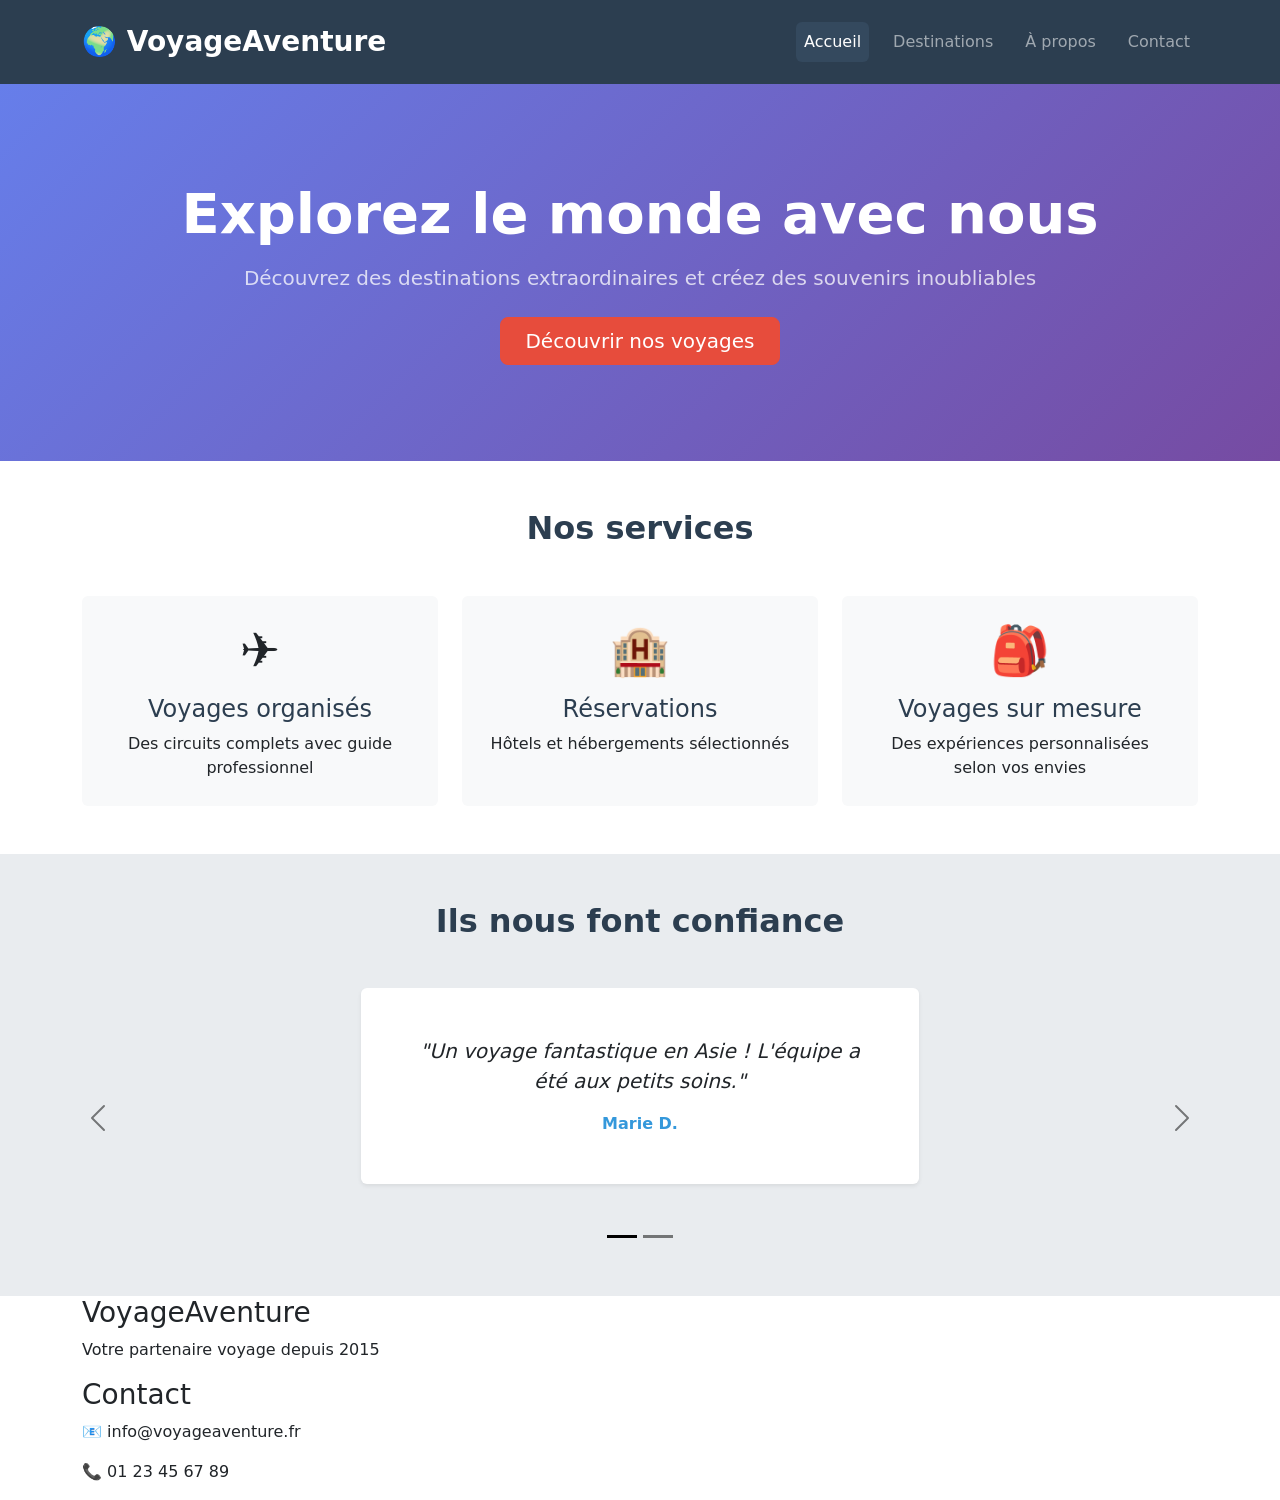
==== commit 7f51390e: "Merge pull request #3 from Csolatus/feat/accueil feat: migration de la page accueil vers bootstrap (" ====
--- a/index.html
+++ b/index.html
@@ -6,85 +6,123 @@
     <title>VoyageAventure - Accueil</title>
     <link href="https://cdn.jsdelivr.net/npm/bootstrap@5.3.3/dist/css/bootstrap.min.css" rel="stylesheet"
           integrity="sha384-QWTKZyjpPEjISv5WaRU9OFeRpok6YctnYmDr5pNlyT2bRjXh0JMhjY6hW+ALEwIH" crossorigin="anonymous">
-    <!-- Temporaire : à délier lors de la migration de chaque page -->
-    <link rel="stylesheet" href="css/styles.css">
     <link rel="stylesheet" href="css/custom.css">
 </head>
 <body>
-    <header class="site-header">
-        <div class="container">
-            <h1 class="logo">🌍 VoyageAventure</h1>
-            <nav class="main-nav">
-                <ul class="nav-list">
-                    <li><a href="index.html" class="nav-link active">Accueil</a></li>
-                    <li><a href="destinations.html" class="nav-link">Destinations</a></li>
-                    <li><a href="apropos.html" class="nav-link">À propos</a></li>
-                    <li><a href="contact.html" class="nav-link">Contact</a></li>
-                </ul>
-            </nav>
-        </div>
+    <header class="sticky-top">
+        <nav class="navbar navbar-expand-md bg-dark py-3" data-bs-theme="dark">
+            <div class="container">
+                <a class="navbar-brand fs-3 fw-bold" href="index.html">🌍 VoyageAventure</a>
+                <button class="navbar-toggler" type="button" data-bs-toggle="collapse" data-bs-target="#navbar-principale"
+                        aria-controls="navbar-principale" aria-expanded="false" aria-label="Afficher la navigation">
+                    <span class="navbar-toggler-icon"></span>
+                </button>
+                <div class="collapse navbar-collapse" id="navbar-principale">
+                    <ul class="navbar-nav ms-auto gap-md-3 mt-3 mt-md-0">
+                        <li class="nav-item"><a class="nav-link active" aria-current="page" href="index.html">Accueil</a></li>
+                        <li class="nav-item"><a class="nav-link" href="destinations.html">Destinations</a></li>
+                        <li class="nav-item"><a class="nav-link" href="apropos.html">À propos</a></li>
+                        <li class="nav-item"><a class="nav-link" href="contact.html">Contact</a></li>
+                    </ul>
+                </div>
+            </div>
+        </nav>
     </header>
 
-    <section class="hero">
-        <div class="container">
-            <div class="hero-content">
-                <h2 class="hero-title">Explorez le monde avec nous</h2>
-                <p class="hero-subtitle">Découvrez des destinations extraordinaires et créez des souvenirs inoubliables</p>
-                <button class="cta-button">Découvrir nos voyages</button>
-            </div>
+    <section class="hero text-white text-center py-5">
+        <div class="container py-md-5">
+            <h1 class="display-4 fw-bold mb-3">Explorez le monde avec nous</h1>
+            <p class="lead mb-4 opacity-75">Découvrez des destinations extraordinaires et créez des souvenirs inoubliables</p>
+            <a href="destinations.html" class="btn btn-danger btn-lg px-4">Découvrir nos voyages</a>
         </div>
     </section>
 
-    <section class="services">
+    <section class="bg-white py-5">
         <div class="container">
-            <h2 class="section-title">Nos services</h2>
-            <div class="services-grid">
-                <div class="service-card">
-                    <div class="service-icon">✈️</div>
-                    <h3 class="service-title">Voyages organisés</h3>
-                    <p class="service-description">Des circuits complets avec guide professionnel</p>
+            <h2 class="text-center text-dark fw-bold mb-5">Nos services</h2>
+            <div class="row row-cols-1 row-cols-md-3 g-4">
+                <div class="col">
+                    <div class="card service-card h-100 text-center bg-body-tertiary border-2">
+                        <div class="card-body p-4">
+                            <div class="display-5 mb-3">✈️</div>
+                            <h3 class="card-title h4 text-dark">Voyages organisés</h3>
+                            <p class="card-text">Des circuits complets avec guide professionnel</p>
+                        </div>
+                    </div>
                 </div>
-                <div class="service-card">
-                    <div class="service-icon">🏨</div>
-                    <h3 class="service-title">Réservations</h3>
-                    <p class="service-description">Hôtels et hébergements sélectionnés</p>
+                <div class="col">
+                    <div class="card service-card h-100 text-center bg-body-tertiary border-2">
+                        <div class="card-body p-4">
+                            <div class="display-5 mb-3">🏨</div>
+                            <h3 class="card-title h4 text-dark">Réservations</h3>
+                            <p class="card-text">Hôtels et hébergements sélectionnés</p>
+                        </div>
+                    </div>
                 </div>
-                <div class="service-card">
-                    <div class="service-icon">🎒</div>
-                    <h3 class="service-title">Voyages sur mesure</h3>
-                    <p class="service-description">Des expériences personnalisées selon vos envies</p>
+                <div class="col">
+                    <div class="card service-card h-100 text-center bg-body-tertiary border-2">
+                        <div class="card-body p-4">
+                            <div class="display-5 mb-3">🎒</div>
+                            <h3 class="card-title h4 text-dark">Voyages sur mesure</h3>
+                            <p class="card-text">Des expériences personnalisées selon vos envies</p>
+                        </div>
+                    </div>
                 </div>
             </div>
         </div>
     </section>
 
-    <section class="testimonials">
+    <section class="bg-body-secondary py-5">
         <div class="container">
-            <h2 class="section-title">Ils nous font confiance</h2>
-            <div class="testimonials-grid">
-                <div class="testimonial-card">
-                    <p class="testimonial-text">"Un voyage fantastique en Asie ! L'équipe a été aux petits soins."</p>
-                    <p class="testimonial-author">- Marie D.</p>
+            <h2 class="text-center text-dark fw-bold mb-5">Ils nous font confiance</h2>
+            <div id="carousel-temoignages" class="carousel slide pb-5" data-bs-ride="carousel" data-bs-theme="dark">
+                <div class="carousel-indicators mb-0">
+                    <button type="button" data-bs-target="#carousel-temoignages" data-bs-slide-to="0" class="active"
+                            aria-current="true" aria-label="Témoignage 1"></button>
+                    <button type="button" data-bs-target="#carousel-temoignages" data-bs-slide-to="1"
+                            aria-label="Témoignage 2"></button>
                 </div>
-                <div class="testimonial-card">
-                    <p class="testimonial-text">"Service impeccable, je recommande vivement !"</p>
-                    <p class="testimonial-author">- Pierre L.</p>
+                <div class="carousel-inner">
+                    <div class="carousel-item active">
+                        <figure class="col-10 col-md-8 col-lg-6 mx-auto text-center bg-white rounded shadow-sm p-4 p-md-5">
+                            <blockquote class="blockquote fst-italic">
+                                <p>"Un voyage fantastique en Asie ! L'équipe a été aux petits soins."</p>
+                            </blockquote>
+                            <figcaption class="fw-bold text-primary mb-0">Marie D.</figcaption>
+                        </figure>
+                    </div>
+                    <div class="carousel-item">
+                        <figure class="col-10 col-md-8 col-lg-6 mx-auto text-center bg-white rounded shadow-sm p-4 p-md-5">
+                            <blockquote class="blockquote fst-italic">
+                                <p>"Service impeccable, je recommande vivement !"</p>
+                            </blockquote>
+                            <figcaption class="fw-bold text-primary mb-0">Pierre L.</figcaption>
+                        </figure>
+                    </div>
                 </div>
+                <button class="carousel-control-prev w-auto" type="button" data-bs-target="#carousel-temoignages" data-bs-slide="prev">
+                    <span class="carousel-control-prev-icon" aria-hidden="true"></span>
+                    <span class="visually-hidden">Précédent</span>
+                </button>
+                <button class="carousel-control-next w-auto" type="button" data-bs-target="#carousel-temoignages" data-bs-slide="next">
+                    <span class="carousel-control-next-icon" aria-hidden="true"></span>
+                    <span class="visually-hidden">Suivant</span>
+                </button>
             </div>
         </div>
     </section>
 
-    <footer class="bg-dark text-white py-4">
+    <footer class="site-footer">
         <div class="container">
-            <div class="row gy-3">
-                <div class="col-md-6">
-                    <h3 class="h5">VoyageAventure</h3>
-                    <p class="mb-0">Votre partenaire voyage depuis 2015</p>
+            <div class="footer-content">
+                <div class="footer-section">
+                    <h3>VoyageAventure</h3>
+                    <p>Votre partenaire voyage depuis 2015</p>
                 </div>
-                <div class="col-md-6">
-                    <h3 class="h5">Contact</h3>
-                    <p class="mb-1">📧 <a href="mailto:info@voyageaventure.fr" class="link-light">info@voyageaventure.fr</a></p>
-                    <p class="mb-0">📞 <a href="tel:+33123456789" class="link-light">01 23 45 67 89</a></p>
+                <div class="footer-section">
+                    <h3>Contact</h3>
+                    <p>📧 info@voyageaventure.fr</p>
+                    <p>📞 01 23 45 67 89</p>
                 </div>
             </div>
         </div>
--- a/css/custom.css
+++ b/css/custom.css
@@ -47,11 +47,29 @@
     --bs-btn-focus-shadow-rgb: 52, 152, 219;
 }
 
-/* ========== Commun : header (A) ========== */
-
-/* ========== Commun : footer (B) ========== */
+/* ========== Commun : header (A) / footer (B) ========== */
+.navbar .nav-link {
+    padding-inline: 1rem;
+    border-radius: var(--bs-border-radius);
+    transition: background-color 0.3s;
+}
+.navbar .nav-link:hover,
+.navbar .nav-link.active {
+    background-color: var(--va-dark-alt);
+}
 
 /* ========== Accueil (A) — max 50 lignes ========== */
+.hero {
+    background: linear-gradient(135deg, #667eea 0%, #764ba2 100%);
+}
+.service-card {
+    border-color: transparent;
+    transition: border-color 0.3s, transform 0.3s;
+}
+.service-card:hover {
+    border-color: var(--va-primary);
+    transform: translateY(-5px);
+}
 
 /* ========== À propos (A) — max 50 lignes ========== */
 
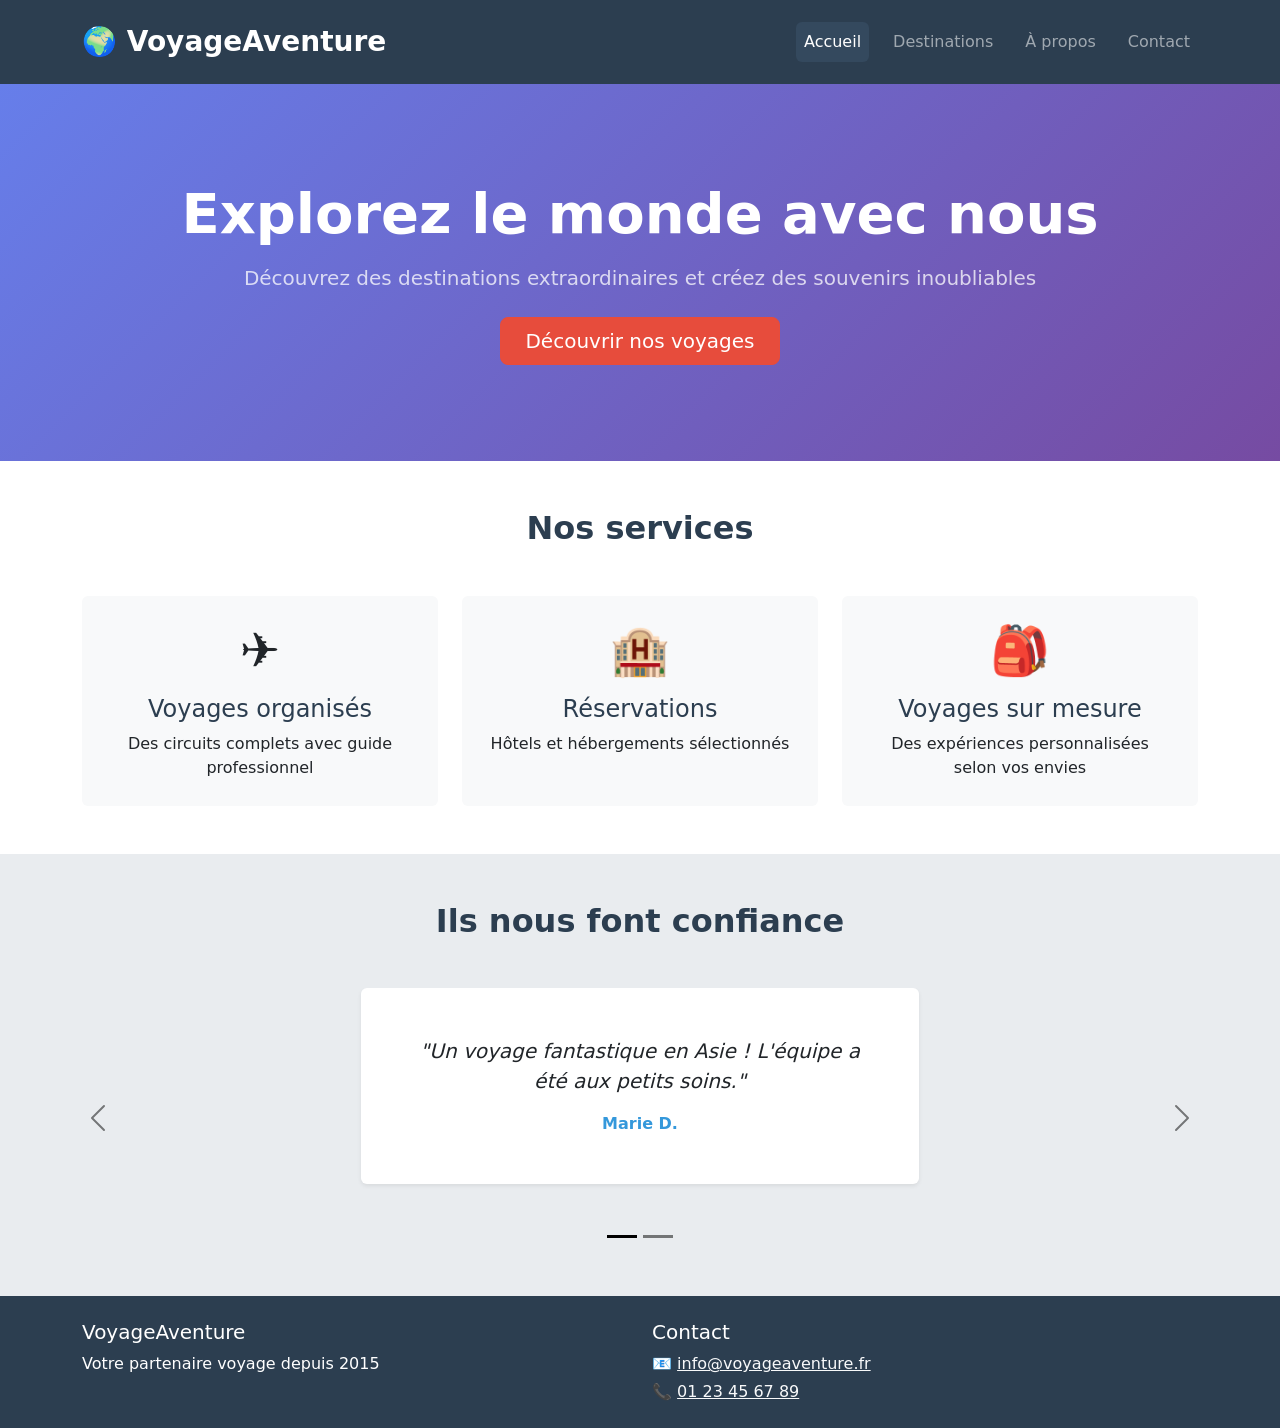
==== commit 3331760c: "idk bro help me" ====
--- a/index.html
+++ b/index.html
@@ -112,17 +112,17 @@
         </div>
     </section>
 
-    <footer class="site-footer">
+    <footer class="bg-dark text-white py-4">
         <div class="container">
-            <div class="footer-content">
-                <div class="footer-section">
-                    <h3>VoyageAventure</h3>
-                    <p>Votre partenaire voyage depuis 2015</p>
+            <div class="row gy-3">
+                <div class="col-md-6">
+                    <h3 class="h5">VoyageAventure</h3>
+                    <p class="mb-0">Votre partenaire voyage depuis 2015</p>
                 </div>
-                <div class="footer-section">
-                    <h3>Contact</h3>
-                    <p>📧 info@voyageaventure.fr</p>
-                    <p>📞 01 23 45 67 89</p>
+                <div class="col-md-6">
+                    <h3 class="h5">Contact</h3>
+                    <p class="mb-1">📧 <a href="mailto:info@voyageaventure.fr" class="link-light">info@voyageaventure.fr</a></p>
+                    <p class="mb-0">📞 <a href="tel:+33123456789" class="link-light">01 23 45 67 89</a></p>
                 </div>
             </div>
         </div>
--- a/css/custom.css
+++ b/css/custom.css
@@ -47,7 +47,7 @@
     --bs-btn-focus-shadow-rgb: 52, 152, 219;
 }
 
-/* ========== Commun : header (A) / footer (B) ========== */
+/* ========== Commun : header (A) ========== */
 .navbar .nav-link {
     padding-inline: 1rem;
     border-radius: var(--bs-border-radius);
@@ -57,6 +57,8 @@
 .navbar .nav-link.active {
     background-color: var(--va-dark-alt);
 }
+
+/* ========== Commun : footer (B) ========== */
 
 /* ========== Accueil (A) — max 50 lignes ========== */
 .hero {
@@ -72,6 +74,20 @@
 }
 
 /* ========== À propos (A) — max 50 lignes ========== */
+.bg-dark-alt {
+    background-color: var(--va-dark-alt);
+}
+.timeline-item::before {
+    content: "";
+    position: absolute;
+    top: 0.2rem;
+    left: calc(-1.5rem - 9px);
+    width: 15px;
+    height: 15px;
+    border: 3px solid #fff;
+    border-radius: 50%;
+    background-color: var(--va-primary);
+}
 
 /* ========== Destinations (B) — max 50 lignes ========== */
 
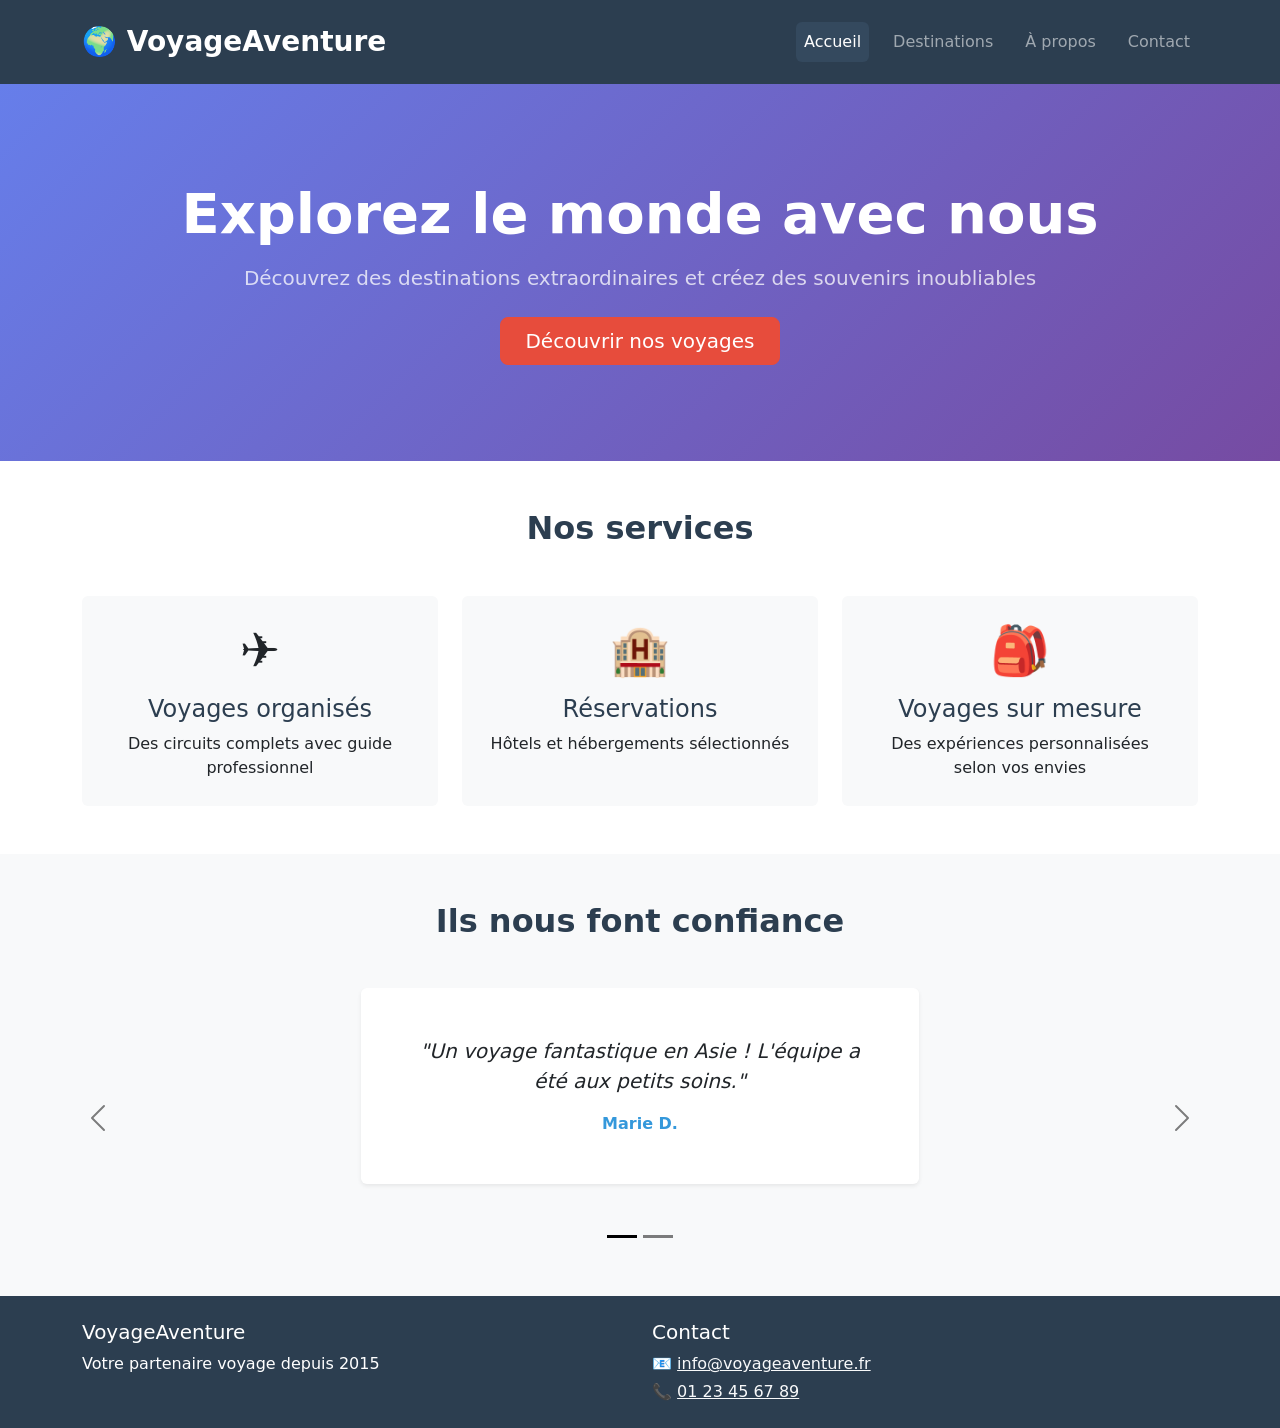
==== commit f6600815: "refactor: harmonisation des éléments communs (favicon, emojis décoratifs, fonds de section)" ====
--- a/index.html
+++ b/index.html
@@ -7,12 +7,13 @@
     <link href="https://cdn.jsdelivr.net/npm/bootstrap@5.3.3/dist/css/bootstrap.min.css" rel="stylesheet"
           integrity="sha384-QWTKZyjpPEjISv5WaRU9OFeRpok6YctnYmDr5pNlyT2bRjXh0JMhjY6hW+ALEwIH" crossorigin="anonymous">
     <link rel="stylesheet" href="css/custom.css">
+    <link rel="icon" href="data:image/svg+xml,<svg xmlns='http://www.w3.org/2000/svg' viewBox='0 0 100 100'><text y='.9em' font-size='90'>🌍</text></svg>">
 </head>
 <body>
     <header class="sticky-top">
         <nav class="navbar navbar-expand-md bg-dark py-3" data-bs-theme="dark">
             <div class="container">
-                <a class="navbar-brand fs-3 fw-bold" href="index.html">🌍 VoyageAventure</a>
+                <a class="navbar-brand fs-3 fw-bold" href="index.html"><span aria-hidden="true">🌍</span> VoyageAventure</a>
                 <button class="navbar-toggler" type="button" data-bs-toggle="collapse" data-bs-target="#navbar-principale"
                         aria-controls="navbar-principale" aria-expanded="false" aria-label="Afficher la navigation">
                     <span class="navbar-toggler-icon"></span>
@@ -39,12 +40,12 @@
 
     <section class="bg-white py-5">
         <div class="container">
-            <h2 class="text-center text-dark fw-bold mb-5">Nos services</h2>
+            <h2 class="text-center fw-bold text-dark mb-5">Nos services</h2>
             <div class="row row-cols-1 row-cols-md-3 g-4">
                 <div class="col">
                     <div class="card service-card h-100 text-center bg-body-tertiary border-2">
                         <div class="card-body p-4">
-                            <div class="display-5 mb-3">✈️</div>
+                            <div class="display-5 mb-3" aria-hidden="true">✈️</div>
                             <h3 class="card-title h4 text-dark">Voyages organisés</h3>
                             <p class="card-text">Des circuits complets avec guide professionnel</p>
                         </div>
@@ -53,7 +54,7 @@
                 <div class="col">
                     <div class="card service-card h-100 text-center bg-body-tertiary border-2">
                         <div class="card-body p-4">
-                            <div class="display-5 mb-3">🏨</div>
+                            <div class="display-5 mb-3" aria-hidden="true">🏨</div>
                             <h3 class="card-title h4 text-dark">Réservations</h3>
                             <p class="card-text">Hôtels et hébergements sélectionnés</p>
                         </div>
@@ -62,7 +63,7 @@
                 <div class="col">
                     <div class="card service-card h-100 text-center bg-body-tertiary border-2">
                         <div class="card-body p-4">
-                            <div class="display-5 mb-3">🎒</div>
+                            <div class="display-5 mb-3" aria-hidden="true">🎒</div>
                             <h3 class="card-title h4 text-dark">Voyages sur mesure</h3>
                             <p class="card-text">Des expériences personnalisées selon vos envies</p>
                         </div>
@@ -72,9 +73,9 @@
         </div>
     </section>
 
-    <section class="bg-body-secondary py-5">
+    <section class="bg-body-tertiary py-5">
         <div class="container">
-            <h2 class="text-center text-dark fw-bold mb-5">Ils nous font confiance</h2>
+            <h2 class="text-center fw-bold text-dark mb-5">Ils nous font confiance</h2>
             <div id="carousel-temoignages" class="carousel slide pb-5" data-bs-ride="carousel" data-bs-theme="dark">
                 <div class="carousel-indicators mb-0">
                     <button type="button" data-bs-target="#carousel-temoignages" data-bs-slide-to="0" class="active"
@@ -121,8 +122,8 @@
                 </div>
                 <div class="col-md-6">
                     <h3 class="h5">Contact</h3>
-                    <p class="mb-1">📧 <a href="mailto:info@voyageaventure.fr" class="link-light">info@voyageaventure.fr</a></p>
-                    <p class="mb-0">📞 <a href="tel:+33123456789" class="link-light">01 23 45 67 89</a></p>
+                    <p class="mb-1"><span aria-hidden="true">📧</span> <a href="mailto:info@voyageaventure.fr" class="link-light">info@voyageaventure.fr</a></p>
+                    <p class="mb-0"><span aria-hidden="true">📞</span> <a href="tel:+33123456789" class="link-light">01 23 45 67 89</a></p>
                 </div>
             </div>
         </div>
--- a/css/custom.css
+++ b/css/custom.css
@@ -60,23 +60,33 @@
 
 /* ========== Commun : footer (B) ========== */
 
+/* ========== Commun : bandeaux de page (À propos, Destinations, Contact) ========== */
+.bg-dark-alt {
+    background-color: var(--va-dark-alt);
+}
+
+/* ========== Commun : cartes animées au survol (Accueil, Destinations) ========== */
+.service-card,
+.destination-card {
+    transition: border-color 0.3s, transform 0.3s;
+}
+.service-card:hover,
+.destination-card:hover {
+    transform: translateY(-5px);
+}
+
 /* ========== Accueil (A) — max 50 lignes ========== */
 .hero {
     background: linear-gradient(135deg, #667eea 0%, #764ba2 100%);
 }
 .service-card {
     border-color: transparent;
-    transition: border-color 0.3s, transform 0.3s;
 }
 .service-card:hover {
     border-color: var(--va-primary);
-    transform: translateY(-5px);
 }
 
 /* ========== À propos (A) — max 50 lignes ========== */
-.bg-dark-alt {
-    background-color: var(--va-dark-alt);
-}
 .timeline-item::before {
     content: "";
     position: absolute;
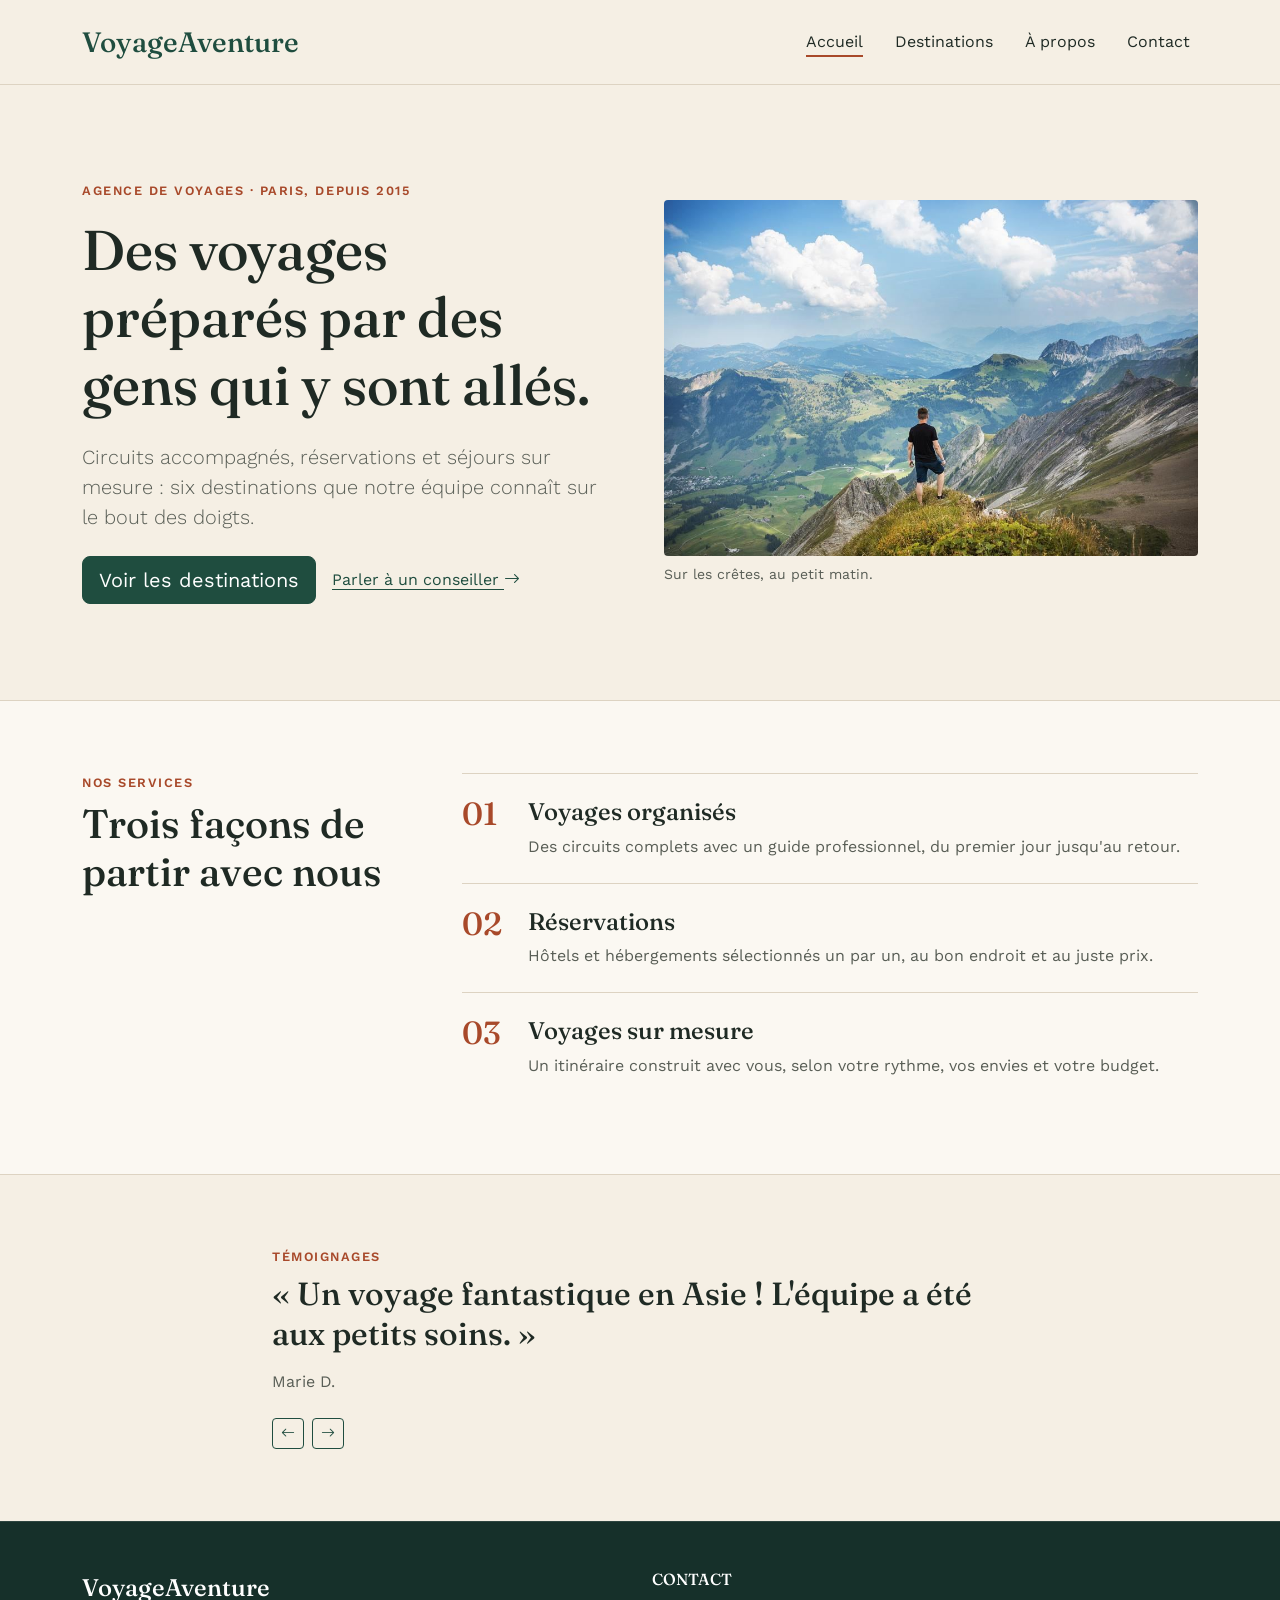
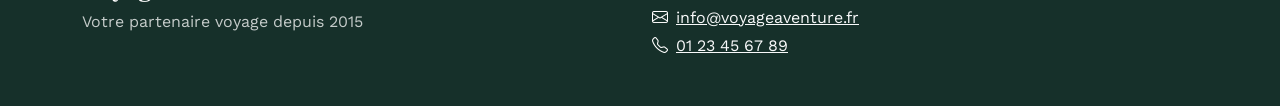
==== commit f58a634a: "fix" ====
--- a/index.html
+++ b/index.html
@@ -4,16 +4,22 @@
     <meta charset="UTF-8">
     <meta name="viewport" content="width=device-width, initial-scale=1.0">
     <title>VoyageAventure - Accueil</title>
+    <meta name="description" content="Agence de voyages à Paris depuis 2015 : circuits accompagnés, réservations et voyages sur mesure.">
+    <link rel="preconnect" href="https://fonts.googleapis.com">
+    <link rel="preconnect" href="https://fonts.gstatic.com" crossorigin>
+    <link href="https://fonts.googleapis.com/css2?family=Fraunces:opsz,wght@9..144,500;9..144,600&family=Work+Sans:wght@400;500;600&display=swap" rel="stylesheet">
     <link href="https://cdn.jsdelivr.net/npm/bootstrap@5.3.3/dist/css/bootstrap.min.css" rel="stylesheet"
           integrity="sha384-QWTKZyjpPEjISv5WaRU9OFeRpok6YctnYmDr5pNlyT2bRjXh0JMhjY6hW+ALEwIH" crossorigin="anonymous">
+    <link href="https://cdn.jsdelivr.net/npm/bootstrap-icons@1.11.3/font/bootstrap-icons.min.css" rel="stylesheet"
+          integrity="sha384-XGjxtQfXaH2tnPFa9x+ruJTuLE3Aa6LhHSWRr1XeTyhezb4abCG4ccI5AkVDxqC+" crossorigin="anonymous">
     <link rel="stylesheet" href="css/custom.css">
-    <link rel="icon" href="data:image/svg+xml,<svg xmlns='http://www.w3.org/2000/svg' viewBox='0 0 100 100'><text y='.9em' font-size='90'>🌍</text></svg>">
+    <link rel="icon" href="data:image/svg+xml,<svg xmlns='http://www.w3.org/2000/svg' viewBox='0 0 100 100'><rect width='100' height='100' rx='18' fill='%231f4d3f'/><text x='50' y='72' font-family='Georgia,serif' font-size='66' text-anchor='middle' fill='%23f5efe4'>V</text></svg>">
 </head>
 <body>
-    <header class="sticky-top">
-        <nav class="navbar navbar-expand-md bg-dark py-3" data-bs-theme="dark">
+    <header class="sticky-top bg-body border-bottom">
+        <nav class="navbar navbar-expand-md py-3">
             <div class="container">
-                <a class="navbar-brand fs-3 fw-bold" href="index.html"><span aria-hidden="true">🌍</span> VoyageAventure</a>
+                <a class="navbar-brand fs-3" href="index.html">VoyageAventure</a>
                 <button class="navbar-toggler" type="button" data-bs-toggle="collapse" data-bs-target="#navbar-principale"
                         aria-controls="navbar-principale" aria-expanded="false" aria-label="Afficher la navigation">
                     <span class="navbar-toggler-icon"></span>
@@ -30,100 +36,115 @@
         </nav>
     </header>
 
-    <section class="hero text-white text-center py-5">
-        <div class="container py-md-5">
-            <h1 class="display-4 fw-bold mb-3">Explorez le monde avec nous</h1>
-            <p class="lead mb-4 opacity-75">Découvrez des destinations extraordinaires et créez des souvenirs inoubliables</p>
-            <a href="destinations.html" class="btn btn-danger btn-lg px-4">Découvrir nos voyages</a>
+    <section class="py-5">
+        <div class="container py-lg-5">
+            <div class="row g-4 g-lg-5 align-items-center">
+                <div class="col-lg-6">
+                    <p class="overline mb-3">Agence de voyages · Paris, depuis 2015</p>
+                    <h1 class="display-4 mb-4">Des voyages préparés par des gens qui y sont allés.</h1>
+                    <p class="lead text-body-secondary mb-4">Circuits accompagnés, réservations et séjours sur mesure : six destinations que notre équipe connaît sur le bout des doigts.</p>
+                    <div class="d-flex flex-wrap align-items-center gap-3">
+                        <a href="destinations.html" class="btn btn-primary btn-lg">Voir les destinations</a>
+                        <a href="contact.html" class="link-offset-2">Parler à un conseiller <i class="bi bi-arrow-right" aria-hidden="true"></i></a>
+                    </div>
+                </div>
+                <div class="col-lg-6">
+                    <figure class="mb-0">
+                        <img src="img/hero.jpg" class="img-fluid rounded" width="960" height="640"
+                             alt="Randonneur sur une crête, face à une vallée de montagnes">
+                        <figcaption class="small text-body-secondary mt-2">Sur les crêtes, au petit matin.</figcaption>
+                    </figure>
+                </div>
+            </div>
         </div>
     </section>
 
-    <section class="bg-white py-5">
-        <div class="container">
-            <h2 class="text-center fw-bold text-dark mb-5">Nos services</h2>
-            <div class="row row-cols-1 row-cols-md-3 g-4">
-                <div class="col">
-                    <div class="card service-card h-100 text-center bg-body-tertiary border-2">
-                        <div class="card-body p-4">
-                            <div class="display-5 mb-3" aria-hidden="true">✈️</div>
-                            <h3 class="card-title h4 text-dark">Voyages organisés</h3>
-                            <p class="card-text">Des circuits complets avec guide professionnel</p>
+    <section class="bg-body-tertiary border-top border-bottom py-5">
+        <div class="container py-lg-4">
+            <div class="row g-4">
+                <div class="col-lg-4">
+                    <p class="overline mb-2">Nos services</p>
+                    <h2 class="display-6">Trois façons de partir avec nous</h2>
+                </div>
+                <div class="col-lg-8">
+                    <ol class="list-unstyled mb-0">
+                        <li class="d-flex gap-4 py-4 border-top">
+                            <span class="step-number font-serif fs-2 text-danger lh-1" aria-hidden="true">01</span>
+                            <div>
+                                <h3 class="h4 mb-2">Voyages organisés</h3>
+                                <p class="text-body-secondary mb-0">Des circuits complets avec un guide professionnel, du premier jour jusqu'au retour.</p>
+                            </div>
+                        </li>
+                        <li class="d-flex gap-4 py-4 border-top">
+                            <span class="step-number font-serif fs-2 text-danger lh-1" aria-hidden="true">02</span>
+                            <div>
+                                <h3 class="h4 mb-2">Réservations</h3>
+                                <p class="text-body-secondary mb-0">Hôtels et hébergements sélectionnés un par un, au bon endroit et au juste prix.</p>
+                            </div>
+                        </li>
+                        <li class="d-flex gap-4 py-4 border-top">
+                            <span class="step-number font-serif fs-2 text-danger lh-1" aria-hidden="true">03</span>
+                            <div>
+                                <h3 class="h4 mb-2">Voyages sur mesure</h3>
+                                <p class="text-body-secondary mb-0">Un itinéraire construit avec vous, selon votre rythme, vos envies et votre budget.</p>
+                            </div>
+                        </li>
+                    </ol>
+                </div>
+            </div>
+        </div>
+    </section>
+
+    <section class="py-5" aria-labelledby="titre-temoignages">
+        <div class="container py-lg-4">
+            <div class="row justify-content-center">
+                <div class="col-lg-8">
+                    <p class="overline mb-2">Témoignages</p>
+                    <h2 class="visually-hidden" id="titre-temoignages">Ils nous font confiance</h2>
+                    <div id="carousel-temoignages" class="carousel slide">
+                        <div class="carousel-inner">
+                        <div class="carousel-item active">
+                            <figure class="mb-0">
+                                <blockquote class="font-serif fs-2 lh-sm mb-3">
+                                    <p class="mb-0">« Un voyage fantastique en Asie ! L'équipe a été aux petits soins. »</p>
+                                </blockquote>
+                                <figcaption class="text-body-secondary">Marie D.</figcaption>
+                            </figure>
+                        </div>
+                        <div class="carousel-item">
+                            <figure class="mb-0">
+                                <blockquote class="font-serif fs-2 lh-sm mb-3">
+                                    <p class="mb-0">« Service impeccable, je recommande vivement ! »</p>
+                                </blockquote>
+                                <figcaption class="text-body-secondary">Pierre L.</figcaption>
+                            </figure>
+                        </div>
                         </div>
                     </div>
-                </div>
-                <div class="col">
-                    <div class="card service-card h-100 text-center bg-body-tertiary border-2">
-                        <div class="card-body p-4">
-                            <div class="display-5 mb-3" aria-hidden="true">🏨</div>
-                            <h3 class="card-title h4 text-dark">Réservations</h3>
-                            <p class="card-text">Hôtels et hébergements sélectionnés</p>
-                        </div>
-                    </div>
-                </div>
-                <div class="col">
-                    <div class="card service-card h-100 text-center bg-body-tertiary border-2">
-                        <div class="card-body p-4">
-                            <div class="display-5 mb-3" aria-hidden="true">🎒</div>
-                            <h3 class="card-title h4 text-dark">Voyages sur mesure</h3>
-                            <p class="card-text">Des expériences personnalisées selon vos envies</p>
-                        </div>
+                    <div class="d-flex gap-2 mt-4">
+                        <button class="btn btn-outline-primary btn-sm" type="button" data-bs-target="#carousel-temoignages" data-bs-slide="prev">
+                            <i class="bi bi-arrow-left" aria-hidden="true"></i><span class="visually-hidden">Témoignage précédent</span>
+                        </button>
+                        <button class="btn btn-outline-primary btn-sm" type="button" data-bs-target="#carousel-temoignages" data-bs-slide="next">
+                            <i class="bi bi-arrow-right" aria-hidden="true"></i><span class="visually-hidden">Témoignage suivant</span>
+                        </button>
                     </div>
                 </div>
             </div>
         </div>
     </section>
 
-    <section class="bg-body-tertiary py-5">
+    <footer class="bg-dark text-white border-top border-white border-opacity-10 py-5">
         <div class="container">
-            <h2 class="text-center fw-bold text-dark mb-5">Ils nous font confiance</h2>
-            <div id="carousel-temoignages" class="carousel slide pb-5" data-bs-ride="carousel" data-bs-theme="dark">
-                <div class="carousel-indicators mb-0">
-                    <button type="button" data-bs-target="#carousel-temoignages" data-bs-slide-to="0" class="active"
-                            aria-current="true" aria-label="Témoignage 1"></button>
-                    <button type="button" data-bs-target="#carousel-temoignages" data-bs-slide-to="1"
-                            aria-label="Témoignage 2"></button>
-                </div>
-                <div class="carousel-inner">
-                    <div class="carousel-item active">
-                        <figure class="col-10 col-md-8 col-lg-6 mx-auto text-center bg-white rounded shadow-sm p-4 p-md-5">
-                            <blockquote class="blockquote fst-italic">
-                                <p>"Un voyage fantastique en Asie ! L'équipe a été aux petits soins."</p>
-                            </blockquote>
-                            <figcaption class="fw-bold text-primary mb-0">Marie D.</figcaption>
-                        </figure>
-                    </div>
-                    <div class="carousel-item">
-                        <figure class="col-10 col-md-8 col-lg-6 mx-auto text-center bg-white rounded shadow-sm p-4 p-md-5">
-                            <blockquote class="blockquote fst-italic">
-                                <p>"Service impeccable, je recommande vivement !"</p>
-                            </blockquote>
-                            <figcaption class="fw-bold text-primary mb-0">Pierre L.</figcaption>
-                        </figure>
-                    </div>
-                </div>
-                <button class="carousel-control-prev w-auto" type="button" data-bs-target="#carousel-temoignages" data-bs-slide="prev">
-                    <span class="carousel-control-prev-icon" aria-hidden="true"></span>
-                    <span class="visually-hidden">Précédent</span>
-                </button>
-                <button class="carousel-control-next w-auto" type="button" data-bs-target="#carousel-temoignages" data-bs-slide="next">
-                    <span class="carousel-control-next-icon" aria-hidden="true"></span>
-                    <span class="visually-hidden">Suivant</span>
-                </button>
-            </div>
-        </div>
-    </section>
-
-    <footer class="bg-dark text-white py-4">
-        <div class="container">
-            <div class="row gy-3">
+            <div class="row gy-4">
                 <div class="col-md-6">
-                    <h3 class="h5">VoyageAventure</h3>
-                    <p class="mb-0">Votre partenaire voyage depuis 2015</p>
+                    <p class="font-serif fs-4 mb-1">VoyageAventure</p>
+                    <p class="mb-0 opacity-75">Votre partenaire voyage depuis 2015</p>
                 </div>
                 <div class="col-md-6">
-                    <h3 class="h5">Contact</h3>
-                    <p class="mb-1"><span aria-hidden="true">📧</span> <a href="mailto:info@voyageaventure.fr" class="link-light">info@voyageaventure.fr</a></p>
-                    <p class="mb-0"><span aria-hidden="true">📞</span> <a href="tel:+33123456789" class="link-light">01 23 45 67 89</a></p>
+                    <h2 class="h6 text-uppercase mb-3">Contact</h2>
+                    <p class="mb-1"><i class="bi bi-envelope me-2" aria-hidden="true"></i><a href="mailto:info@voyageaventure.fr" class="link-light">info@voyageaventure.fr</a></p>
+                    <p class="mb-0"><i class="bi bi-telephone me-2" aria-hidden="true"></i><a href="tel:+33123456789" class="link-light">01 23 45 67 89</a></p>
                 </div>
             </div>
         </div>
--- a/css/custom.css
+++ b/css/custom.css
@@ -1,102 +1,123 @@
-/* ========== Variables (palette VoyageAventure) ========== */
+/* ========== Variables (palette « Carnet de voyage ») ========== */
+/* Contrastes vérifiés : tout texte ≥ 4.5:1 sur son fond (WCAG AA) */
 :root {
-    --va-dark: #2c3e50;
-    --va-dark-alt: #34495e;
-    --va-primary: #3498db;
-    --va-primary-hover: #2980b9;
-    --va-danger: #e74c3c;
-    --va-danger-hover: #c0392b;
-    --va-success: #27ae60;
-    --va-success-hover: #219a52;
+    --va-cream: #f5efe4;
+    --va-paper: #fbf8f2;
+    --va-line: #ddd3c2;
+    --va-ink: #1f2a24;
+    --va-muted: #595e56;
+    --va-green: #1f4d3f;
+    --va-green-hover: #173a30;
+    --va-green-dark: #16302a;
+    --va-terracotta: #a8492a;
+    --va-terracotta-hover: #8a3b21;
+    --va-serif: "Fraunces", Georgia, serif;
 
-    /* Surcharge Bootstrap : utilitaires text-*, bg-*, border-*, liens */
-    --bs-primary: var(--va-primary);
-    --bs-primary-rgb: 52, 152, 219;
-    --bs-danger: var(--va-danger);
-    --bs-danger-rgb: 231, 76, 60;
-    --bs-success: var(--va-success);
-    --bs-success-rgb: 39, 174, 96;
-    --bs-dark: var(--va-dark);
-    --bs-dark-rgb: 44, 62, 80;
-    --bs-link-color: var(--va-primary);
-    --bs-link-color-rgb: 52, 152, 219;
-    --bs-link-hover-color: var(--va-primary-hover);
-    --bs-link-hover-color-rgb: 41, 128, 185;
+    /* Surcharge Bootstrap : typographie, fonds, bordures */
+    --bs-body-font-family: "Work Sans", system-ui, sans-serif;
+    --bs-body-bg: var(--va-cream);
+    --bs-body-bg-rgb: 245, 239, 228;
+    --bs-body-color: var(--va-ink);
+    --bs-body-color-rgb: 31, 42, 36;
+    --bs-secondary-color: var(--va-muted);
+    --bs-tertiary-bg: var(--va-paper);
+    --bs-tertiary-bg-rgb: 251, 248, 242;
+    --bs-border-color: var(--va-line);
+    --bs-border-radius: 0.25rem;
+
+    /* Surcharge Bootstrap : couleurs des utilitaires text-*, bg-*, border-* et des liens */
+    --bs-primary: var(--va-green);
+    --bs-primary-rgb: 31, 77, 63;
+    --bs-danger: var(--va-terracotta);
+    --bs-danger-rgb: 168, 73, 42;
+    --bs-dark: var(--va-green-dark);
+    --bs-dark-rgb: 22, 48, 42;
+    --bs-link-color: var(--va-green);
+    --bs-link-color-rgb: 31, 77, 63;
+    --bs-link-hover-color: var(--va-terracotta);
+    --bs-link-hover-color-rgb: 168, 73, 42;
 }
 
 /* Surcharge Bootstrap : boutons (couleurs compilées, non liées à --bs-primary) */
 .btn-primary,
-.btn-danger,
-.btn-success {
+.btn-danger {
     --bs-btn-border-color: var(--bs-btn-bg);
     --bs-btn-hover-border-color: var(--bs-btn-hover-bg);
     --bs-btn-active-bg: var(--bs-btn-hover-bg);
     --bs-btn-active-border-color: var(--bs-btn-hover-bg);
 }
-.btn-primary { --bs-btn-bg: var(--va-primary); --bs-btn-hover-bg: var(--va-primary-hover); --bs-btn-focus-shadow-rgb: 52, 152, 219; }
-.btn-danger { --bs-btn-bg: var(--va-danger); --bs-btn-hover-bg: var(--va-danger-hover); --bs-btn-focus-shadow-rgb: 231, 76, 60; }
-.btn-success { --bs-btn-bg: var(--va-success); --bs-btn-hover-bg: var(--va-success-hover); --bs-btn-focus-shadow-rgb: 39, 174, 96; }
+.btn-primary { --bs-btn-bg: var(--va-green); --bs-btn-hover-bg: var(--va-green-hover); --bs-btn-focus-shadow-rgb: 31, 77, 63; }
+.btn-danger { --bs-btn-bg: var(--va-terracotta); --bs-btn-hover-bg: var(--va-terracotta-hover); --bs-btn-focus-shadow-rgb: 168, 73, 42; }
 
 .btn-outline-primary {
-    --bs-btn-color: var(--va-primary);
-    --bs-btn-border-color: var(--va-primary);
-    --bs-btn-hover-bg: var(--va-primary);
-    --bs-btn-hover-border-color: var(--va-primary);
-    --bs-btn-active-bg: var(--va-primary);
-    --bs-btn-active-border-color: var(--va-primary);
-    --bs-btn-focus-shadow-rgb: 52, 152, 219;
+    --bs-btn-color: var(--va-green);
+    --bs-btn-border-color: var(--va-green);
+    --bs-btn-hover-bg: var(--va-green);
+    --bs-btn-hover-border-color: var(--va-green);
+    --bs-btn-active-bg: var(--va-green);
+    --bs-btn-active-border-color: var(--va-green);
+    --bs-btn-focus-shadow-rgb: 31, 77, 63;
+}
+
+/* Sur fond sombre, l'accent passe en sable pour rester lisible (9:1) */
+.bg-dark {
+    --bs-primary-rgb: 233, 201, 168;
+}
+.bg-dark .progress {
+    --bs-progress-bg: rgba(255, 255, 255, 0.15);
+}
+
+/* ========== Commun : typographie ========== */
+h1, h2, h3, h4, .h1, .h2, .h3, .h4,
+.display-4, .display-5, .display-6, .navbar-brand, .font-serif {
+    font-family: var(--va-serif);
+    font-weight: 500;
+}
+.overline {
+    font-family: var(--bs-body-font-family);
+    font-size: 0.8rem;
+    font-weight: 600;
+    letter-spacing: 0.12em;
+    text-transform: uppercase;
+    color: var(--va-terracotta);
 }
 
 /* ========== Commun : header (A) ========== */
-.navbar .nav-link {
-    padding-inline: 1rem;
-    border-radius: var(--bs-border-radius);
-    transition: background-color 0.3s;
+.navbar {
+    --bs-navbar-color: var(--va-ink);
+    --bs-navbar-hover-color: var(--va-terracotta);
+    --bs-navbar-active-color: var(--va-ink);
+    --bs-navbar-brand-color: var(--va-green);
+    --bs-navbar-brand-hover-color: var(--va-green);
 }
-.navbar .nav-link:hover,
 .navbar .nav-link.active {
-    background-color: var(--va-dark-alt);
+    text-decoration: underline 2px var(--va-terracotta);
+    text-underline-offset: 0.5rem;
 }
 
 /* ========== Commun : footer (B) ========== */
 
-/* ========== Commun : bandeaux de page (À propos, Destinations, Contact) ========== */
-.bg-dark-alt {
-    background-color: var(--va-dark-alt);
-}
-
-/* ========== Commun : cartes animées au survol (Accueil, Destinations) ========== */
-.service-card,
-.destination-card {
-    transition: border-color 0.3s, transform 0.3s;
-}
-.service-card:hover,
-.destination-card:hover {
-    transform: translateY(-5px);
-}
-
 /* ========== Accueil (A) — max 50 lignes ========== */
-.hero {
-    background: linear-gradient(135deg, #667eea 0%, #764ba2 100%);
-}
-.service-card {
-    border-color: transparent;
-}
-.service-card:hover {
-    border-color: var(--va-primary);
+.step-number {
+    min-width: 2ch;
+    font-variant-numeric: lining-nums tabular-nums;
 }
 
 /* ========== À propos (A) — max 50 lignes ========== */
 .timeline-item::before {
     content: "";
     position: absolute;
-    top: 0.2rem;
-    left: calc(-1.5rem - 9px);
-    width: 15px;
-    height: 15px;
-    border: 3px solid #fff;
+    top: 0.35rem;
+    left: calc(-1.5rem - 7px);
+    width: 11px;
+    height: 11px;
     border-radius: 50%;
-    background-color: var(--va-primary);
+    background-color: var(--va-terracotta);
+}
+.monogram {
+    width: 4.5rem;
+    height: 4.5rem;
+    font-family: var(--va-serif);
 }
 
 /* ========== Destinations (B) — max 50 lignes ========== */
